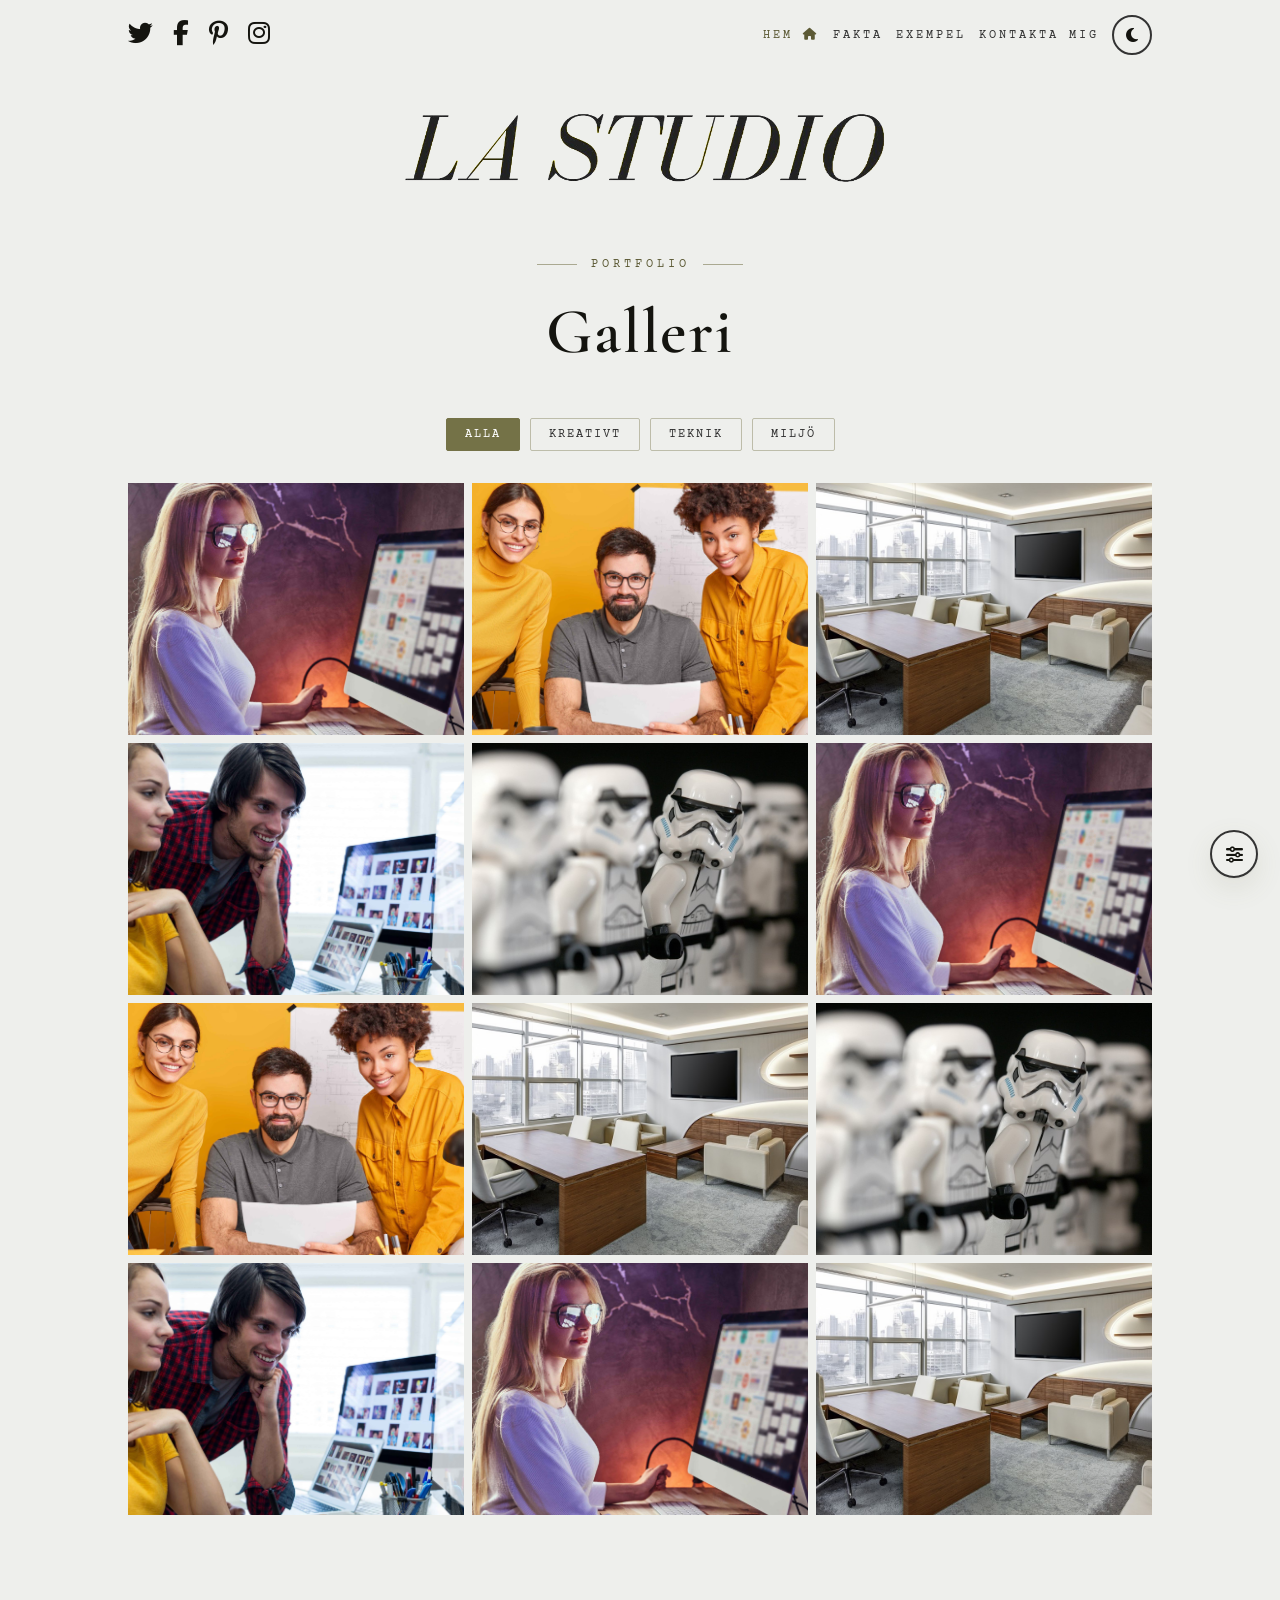
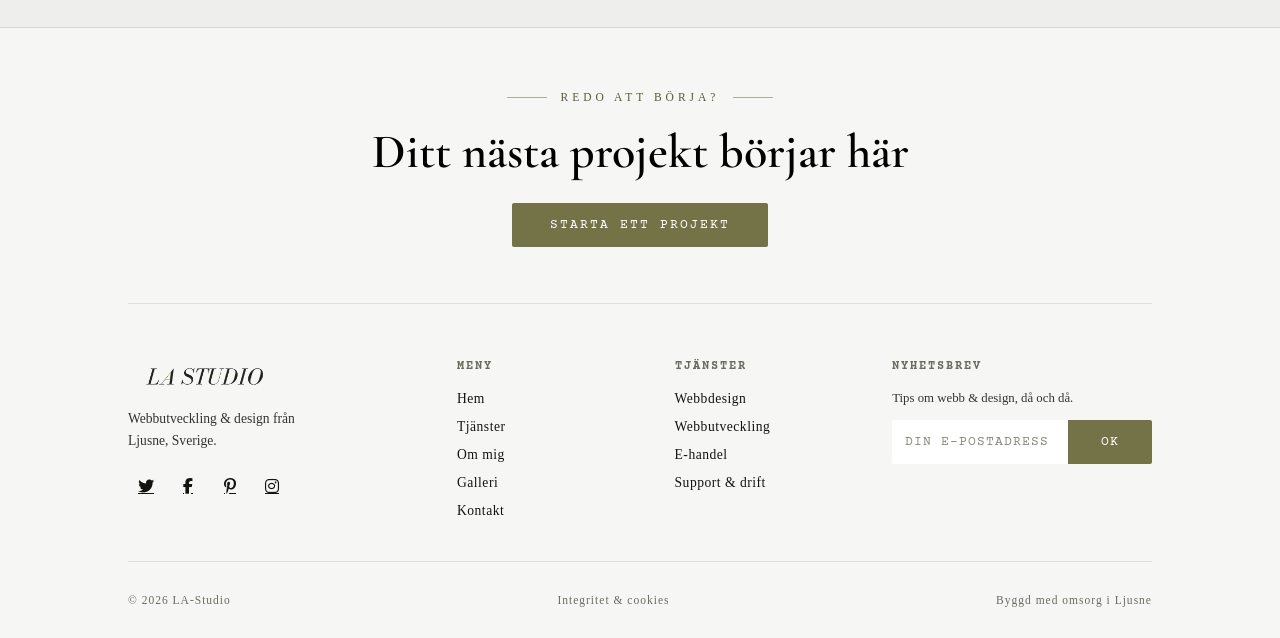
==== galleri.html @ f3ddced0 "bild" ====
<!DOCTYPE html>
<html lang="sv">
  <head>
    <meta charset="UTF-8" />
    <meta name="viewport" content="width=device-width, initial-scale=1.0" />
    <meta name="description" content="LA-Studio galleri — utvalda webbprojekt från Ljusne." />
    <title>Galleri — LA-Studio</title>

    <link rel="icon" type="image/svg+xml" href="img/favicon.svg" />
    <link rel="icon" type="image/png" sizes="32x32" href="img/favicon-32.png" />
    <link rel="apple-touch-icon" href="img/apple-touch-icon.png" />

    <script>
      (function () {
        try {
          var t = localStorage.getItem("theme");
          if (
            t === "dark" ||
            (!t && matchMedia("(prefers-color-scheme: dark)").matches)
          ) {
            document.documentElement.setAttribute("data-theme", "dark");
          }
          var p = localStorage.getItem("laljusne:perfMode");
          if (p !== "essential" && p !== "balanced" && p !== "cinematic") {
            p = matchMedia("(prefers-reduced-motion: reduce)").matches
              ? "essential"
              : "balanced";
            document.documentElement.setAttribute("data-perf-auto", "");
          }
          document.documentElement.setAttribute("data-perf", p);
        } catch (e) {
          document.documentElement.setAttribute("data-perf", "balanced");
        }
      })();
    </script>

    <link
      rel="stylesheet"
      href="https://cdnjs.cloudflare.com/ajax/libs/font-awesome/6.5.1/css/all.min.css"
    />
    <link rel="preconnect" href="https://fonts.googleapis.com" />
    <link rel="preconnect" href="https://fonts.gstatic.com" crossorigin />
    <link
      href="https://fonts.googleapis.com/css2?family=Cormorant+Garamond:ital,wght@0,400;0,500;0,600;0,700;1,500&family=Courier+Prime:ital,wght@0,400;0,700;1,400;1,700&family=Stick+No+Bills:wght@200;300;400;500;600;700;800&display=swap"
      rel="stylesheet"
    />
    <link rel="stylesheet" href="style.css" />
  </head>
  <body>
    <div class="preloader" id="preloader" aria-hidden="true">
      <span class="preloader-mark">LA</span>
    </div>
    <div class="cursor-ring" id="cursorRing" aria-hidden="true"></div>
    <div class="cursor-dot" id="cursorDot" aria-hidden="true"></div>

    <div class="container">
      <nav class="nav-container" aria-label="Huvudmeny">
        <ul class="left-side">
          <li><a href="#" aria-label="Twitter"><i class="fa-brands fa-twitter"></i></a></li>
          <li><a href="#" aria-label="Facebook"><i class="fa-brands fa-facebook-f"></i></a></li>
          <li><a href="#" aria-label="Pinterest"><i class="fa-brands fa-pinterest-p"></i></a></li>
          <li><a href="#" aria-label="Instagram"><i class="fa-brands fa-instagram"></i></a></li>
        </ul>

        <ul class="right-side">
          <li><a class="greenLinkText" href="index.html">Hem <i class="fa-solid fa-house"></i></a></li>
          <li><a href="index.html#vad-vi-gor">Fakta</a></li>
          <li><a href="index.html#portfolio">Exempel</a></li>
          <li><a href="index.html#kontakt">Kontakta mig</a></li>
          <li>
            <button class="theme-toggle" id="themeToggle" aria-label="Byt tema">
              <i class="fa-solid fa-moon"></i>
            </button>
          </li>
          <li>
            <button
              class="hamburger"
              id="hamburgerBtn"
              aria-label="Öppna menyn"
              aria-expanded="false"
              aria-controls="mobileMenu"
            >
              <i class="fa-solid fa-bars"></i>
            </button>
          </li>
        </ul>
      </nav>

      <main class="mainContainer gallery-page">
        <a href="index.html" aria-label="Till startsidan">
          <img
            id="headerbild"
            src="img/lagul2b.png"
            alt="LA Studio"
            width="1000"
            height="250"
          />
        </a>

        <header class="gallery-head" data-reveal>
          <p class="eyebrow">Portfolio</p>
          <h1 class="split-text" data-split>Galleri</h1>
        </header>

        <div class="gallery-filters" role="group" aria-label="Filtrera galleri">
          <button class="filter-btn is-active" data-filter="all">Alla</button>
          <button class="filter-btn" data-filter="kreativt">Kreativt</button>
          <button class="filter-btn" data-filter="teknik">Teknik</button>
          <button class="filter-btn" data-filter="miljo">Miljö</button>
        </div>

        <div class="gallery-grid">
          <button class="gallery-cell lightbox-trigger" data-cat="kreativt" data-caption="Aurora Studio — hero">
            <img src="img/karusell/gator1.jpg" alt="Aurora Studio hero" loading="lazy" />
          </button>
          <button class="gallery-cell lightbox-trigger" data-cat="teknik" data-caption="Fjärdens Fastigheter — objektsportal">
            <img src="img/karusell/guldator2.jpg" alt="Fjärdens Fastigheter portal" loading="lazy" />
          </button>
          <button class="gallery-cell lightbox-trigger" data-cat="miljo" data-caption="Nordvik Interiör — arbetsyta">
            <img src="img/karusell/kontortomt1.jpg" alt="Nordvik Interiör arbetsyta" loading="lazy" />
          </button>
          <button class="gallery-cell lightbox-trigger" data-cat="teknik" data-caption="Ljusne Larm — dashboard">
            <img src="img/karusell/guldator1.jpg" alt="Ljusne Larm dashboard" loading="lazy" />
          </button>
          <button class="gallery-cell lightbox-trigger" data-cat="miljo" data-caption="Kustväder — panel">
            <img src="img/karusell/storm1.jpg" alt="Kustväder panel" loading="lazy" />
          </button>
          <button class="gallery-cell lightbox-trigger" data-cat="kreativt" data-caption="Aurora Studio — kampanjsida">
            <img src="img/karusell/gator1.jpg" alt="Aurora Studio kampanj" loading="lazy" />
          </button>
          <button class="gallery-cell lightbox-trigger" data-cat="teknik" data-caption="Systemintegration & API">
            <img src="img/karusell/guldator2.jpg" alt="Systemintegration" loading="lazy" />
          </button>
          <button class="gallery-cell lightbox-trigger" data-cat="miljo" data-caption="Studio i Ljusne">
            <img src="img/karusell/kontortomt1.jpg" alt="Studio i Ljusne" loading="lazy" />
          </button>
          <button class="gallery-cell lightbox-trigger" data-cat="miljo" data-caption="Väderdata i realtid">
            <img src="img/karusell/storm1.jpg" alt="Väderdata" loading="lazy" />
          </button>
          <button class="gallery-cell lightbox-trigger" data-cat="teknik" data-caption="Kundportal & inloggning">
            <img src="img/karusell/guldator1.jpg" alt="Kundportal" loading="lazy" />
          </button>
          <button class="gallery-cell lightbox-trigger" data-cat="kreativt" data-caption="Varumärke & UX">
            <img src="img/karusell/gator1.jpg" alt="Varumärke och UX" loading="lazy" />
          </button>
          <button class="gallery-cell lightbox-trigger" data-cat="miljo" data-caption="Prototyp & skiss">
            <img src="img/karusell/kontortomt1.jpg" alt="Prototyp och skiss" loading="lazy" />
          </button>
        </div>
      </main>
    </div>

    <!-- FOOTER -->
    <footer class="footer">
      <div class="footer-inner">
        <div class="footer-cta">
          <p class="eyebrow">Redo att börja?</p>
          <h2 class="footer-cta-title">Ditt nästa projekt börjar här</h2>
          <a href="index.html#kontakt" class="footer-cta-btn">Starta ett projekt</a>
        </div>

        <div class="footer-main">
          <div class="footer-brand">
            <img src="img/lagul2b.png" alt="LA Studio" class="footer-logo" loading="lazy" />
            <p>Webbutveckling &amp; design från Ljusne, Sverige.</p>
            <div class="footer-social">
              <a href="#" aria-label="Twitter"><i class="fa-brands fa-twitter"></i></a>
              <a href="#" aria-label="Facebook"><i class="fa-brands fa-facebook-f"></i></a>
              <a href="#" aria-label="Pinterest"><i class="fa-brands fa-pinterest-p"></i></a>
              <a href="#" aria-label="Instagram"><i class="fa-brands fa-instagram"></i></a>
            </div>
          </div>

          <nav class="footer-col" aria-label="Meny">
            <h4>Meny</h4>
            <ul>
              <li><a href="index.html">Hem</a></li>
              <li><a href="index.html#tjanster">Tjänster</a></li>
              <li><a href="index.html#om-mig">Om mig</a></li>
              <li><a href="galleri.html">Galleri</a></li>
              <li><a href="index.html#kontakt">Kontakt</a></li>
            </ul>
          </nav>

          <div class="footer-col">
            <h4>Tjänster</h4>
            <ul>
              <li><a href="index.html#tjanster">Webbdesign</a></li>
              <li><a href="index.html#tjanster">Webbutveckling</a></li>
              <li><a href="index.html#tjanster">E-handel</a></li>
              <li><a href="index.html#tjanster">Support &amp; drift</a></li>
            </ul>
          </div>

          <div class="footer-col footer-col-news">
            <h4>Nyhetsbrev</h4>
            <p class="footer-news-lead">Tips om webb &amp; design, då och då.</p>
            <form id="newsletterForm" novalidate>
              <label class="sr-only" for="newsletter_field">Din e-postadress</label>
              <div id="search_wrapper">
                <input
                  type="email"
                  id="newsletter_field"
                  name="email"
                  placeholder="DIN E-POSTADRESS"
                  autocomplete="email"
                  required
                />
                <button id="newsletter_button" type="submit">OK</button>
              </div>
            </form>
          </div>
        </div>

        <div class="footer-bottom">
          <span>© 2026 LA-Studio</span>
          <a href="#">Integritet &amp; cookies</a>
          <span>Byggd med omsorg i Ljusne</span>
        </div>
      </div>
    </footer>

    <div class="menu-backdrop" id="menuBackdrop" hidden></div>
    <aside class="mobile-menu" id="mobileMenu" aria-hidden="true" aria-label="Mobilmeny">
      <button class="mobile-menu-close" id="mobileMenuClose" aria-label="Stäng menyn">
        <i class="fa-solid fa-xmark"></i>
      </button>
      <nav class="mobile-menu-links">
        <a href="index.html">Hem</a>
        <a href="index.html#tjanster">Tjänster</a>
        <a href="index.html#om-mig">Om mig</a>
        <a href="galleri.html">Galleri</a>
        <a href="index.html#kontakt">Kontakt</a>
      </nav>
      <div class="mobile-menu-social">
        <a href="#" aria-label="Twitter"><i class="fa-brands fa-twitter"></i></a>
        <a href="#" aria-label="Facebook"><i class="fa-brands fa-facebook-f"></i></a>
        <a href="#" aria-label="Pinterest"><i class="fa-brands fa-pinterest-p"></i></a>
        <a href="#" aria-label="Instagram"><i class="fa-brands fa-instagram"></i></a>
      </div>
    </aside>

    <div class="lightbox" id="lightbox" hidden aria-hidden="true" role="dialog" aria-label="Bildvisning">
      <button class="lightbox-close" id="lightboxClose" aria-label="Stäng">
        <i class="fa-solid fa-xmark"></i>
      </button>
      <button class="lightbox-nav lightbox-prev" id="lightboxPrev" aria-label="Föregående">
        <i class="fa-solid fa-chevron-left"></i>
      </button>
      <figure class="lightbox-figure">
        <img class="lightbox-img" id="lightboxImg" src="" alt="" />
        <figcaption class="lightbox-caption" id="lightboxCaption"></figcaption>
      </figure>
      <button class="lightbox-nav lightbox-next" id="lightboxNext" aria-label="Nästa">
        <i class="fa-solid fa-chevron-right"></i>
      </button>
    </div>

    <div class="perf-widget">
      <button
        class="perf-toggle"
        id="perfToggle"
        aria-label="Effektläge"
        aria-expanded="false"
        aria-controls="perfPopover"
      >
        <i class="fa-solid fa-sliders"></i>
      </button>
      <div class="perf-popover" id="perfPopover" hidden>
        <p class="perf-popover-title">Effektläge</p>
        <button class="perf-option" data-perf-option="essential">
          <span class="perf-option-name">Essential</span>
          <span class="perf-option-desc">Nästan inga effekter — snabbast</span>
        </button>
        <button class="perf-option" data-perf-option="balanced">
          <span class="perf-option-name">Balanced</span>
          <span class="perf-option-desc">Mjuka övergångar, låg belastning</span>
        </button>
        <button class="perf-option" data-perf-option="cinematic">
          <span class="perf-option-name">Cinematic</span>
          <span class="perf-option-desc">Alla effekter — kräver bra dator</span>
        </button>
      </div>
    </div>

    <div class="toast" id="toast" role="status" aria-live="polite" hidden></div>

    <script src="https://cdn.jsdelivr.net/npm/lenis@1.1.14/dist/lenis.min.js" defer></script>
    <script src="https://unpkg.com/lucide@latest" defer></script>
    <script src="app.js" defer></script>
  </body>
</html>
---- style.css ----
/* ============================================================
   LA-STUDIO — style.css
   Teman via CSS-variabler, effektlägen via html[data-perf]
   Breakpoints: 1200 / 1024 / 880 (hamburgare) / 768 / 480
   ============================================================ */

/* ===== THEME VARIABLES ===== */
:root {
  --bg-primary: #eeefec;
  --bg-nav: #eeefec;
  --surface-elevated: #f6f7f4;
  --text-primary: #14140f;
  --text-secondary: #333;
  --text-muted: #6b6b60;
  --accent: #747247;
  --accent-strong: #5c5a35; /* mörkare accent för liten text (WCAG) */
  --dot-bg: #bbb;
  --dot-active: #717171;
  --border-color: #14140f;
  --input-bg: white;
  --input-placeholder: #8a8a80;
  --icon-color: #14140f;
  --hover-light: rgb(167, 166, 166);
  --ljusne-bg: #c8b832;
  --ljusne-text: #1a1a1a;
  --transition-speed: 0.3s;

  /* Typsnitt — serif för rubriker, monospace för text/etiketter.
     Vill du tillbaka till helt monospace: sätt --font-display till var(--font-mono). */
  --font-display: "Cormorant Garamond", Georgia, serif;
  --font-mono: "Courier Prime", monospace;

  --spacing-xs: 0.5rem;
  --spacing-sm: 1rem;
  --spacing-md: 2rem;
  --spacing-lg: 3.5rem;

  /* Olivtonade skuggor — inte platt svart */
  --shadow-card: 0 1px 2px rgba(20, 20, 15, 0.05),
    0 10px 28px rgba(116, 114, 71, 0.12);
  --shadow-card-hover: 0 2px 4px rgba(20, 20, 15, 0.06),
    0 16px 40px rgba(116, 114, 71, 0.18);
  --shadow-popover: 0 2px 6px rgba(20, 20, 15, 0.08),
    0 18px 44px rgba(20, 20, 15, 0.16);
}

[data-theme="dark"] {
  --bg-primary: #121212;
  --bg-nav: #121212;
  --surface-elevated: #1e1e1e;
  --text-primary: #e0e0e0;
  --text-secondary: #b0b0b0;
  --text-muted: #8f8f88;
  --accent: #a89a5a;
  --accent-strong: #c0b46e;
  --dot-bg: #555;
  --dot-active: #aaa;
  --border-color: #e0e0e0;
  --input-bg: #2a2a2a;
  --input-placeholder: #777;
  --icon-color: #e0e0e0;
  --hover-light: #aaa;
  --ljusne-bg: #9a8c1f;
  --ljusne-text: #fff;

  /* Egna mörklägesskuggor — djupare, utan färgton */
  --shadow-card: 0 1px 2px rgba(0, 0, 0, 0.4), 0 10px 28px rgba(0, 0, 0, 0.45);
  --shadow-card-hover: 0 2px 4px rgba(0, 0, 0, 0.45),
    0 16px 40px rgba(0, 0, 0, 0.55);
  --shadow-popover: 0 2px 6px rgba(0, 0, 0, 0.5),
    0 18px 44px rgba(0, 0, 0, 0.6);
}

/* ===== BAS ===== */
* {
  padding: 0;
  margin: 0;
  box-sizing: border-box;
}

html {
  /* overflow-x på html OCH body — position:fixed-paneler klipps annars inte */
  overflow-x: hidden;
  scroll-behavior: smooth;
  scroll-padding-top: 80px; /* sticky nav ska inte täcka ankarmål */
}

body {
  overflow-x: hidden;
  background-color: var(--bg-primary);
  transition: background-color var(--transition-speed);
}

.sr-only {
  position: absolute;
  width: 1px;
  height: 1px;
  padding: 0;
  margin: -1px;
  overflow: hidden;
  clip: rect(0, 0, 0, 0);
  white-space: nowrap;
  border: 0;
}

:focus-visible {
  outline: 2px solid var(--accent);
  outline-offset: 3px;
}

.container {
  width: 100%;
  max-width: 80vw;
  margin: 0 auto;
  color: var(--text-primary);
  font-family: "Courier Prime", monospace;
  background-color: var(--bg-primary);
  transition: background-color var(--transition-speed),
    color var(--transition-speed);
}

img {
  vertical-align: middle;
  max-width: 100%;
}

/* ===== HEADER / LOGGA ===== */
#headerbild {
  height: auto;
  width: min(50vw, 620px);
  margin-top: 10px;
  transition: filter var(--transition-speed);
}

[data-theme="dark"] #headerbild,
[data-theme="dark"] .logoFooter {
  filter: brightness(0) invert(1) sepia(1) saturate(10000%) hue-rotate(0deg);
}

/* ===== NAV ===== */
.nav-container {
  background-color: var(--bg-nav);
  color: var(--text-muted);
  font-weight: 500;
  padding-top: 15px;
  padding-bottom: 15px;
  display: flex;
  justify-content: space-between;
  align-items: center;
  transition: background-color var(--transition-speed);
  position: sticky;
  top: 0;
  z-index: 1000;
}

.left-side,
.right-side {
  list-style-type: none;
  display: flex;
  align-items: center;
}

.left-side li a {
  display: block;
  font-size: 20px;
  color: var(--icon-color);
  transition: color var(--transition-speed);
}

.left-side .fa-brands {
  font-size: 25px;
  margin-right: 20px;
  color: var(--icon-color);
  transition: color var(--transition-speed);
}

.left-side li a:hover {
  color: var(--hover-light);
}

.right-side li a {
  text-decoration: none;
  display: block;
  font-size: 0.75rem;
  color: var(--text-secondary);
  padding-left: 13px;
  font-weight: 400;
  text-transform: uppercase;
  letter-spacing: 3px;
  transition: color var(--transition-speed);
}

.right-side li a:hover {
  color: var(--accent-strong);
}

.greenLinkText {
  color: var(--accent-strong) !important;
  font-weight: 700;
}

/* ===== TEMA-KNAPP + HAMBURGARE ===== */
.theme-toggle,
.hamburger {
  background: none;
  border: 2px solid var(--text-secondary);
  border-radius: 50%;
  width: 40px;
  height: 40px;
  cursor: pointer;
  display: flex;
  align-items: center;
  justify-content: center;
  margin-left: 13px;
  color: var(--text-primary);
  font-size: 16px;
  transition: border-color var(--transition-speed),
    color var(--transition-speed);
}

.theme-toggle:hover,
.hamburger:hover {
  border-color: var(--accent);
  color: var(--accent-strong);
}

.hamburger {
  display: none; /* visas ≤880px */
}

/* ===== MOBILMENY ===== */
.menu-backdrop {
  position: fixed;
  inset: 0;
  background: rgba(0, 0, 0, 0.45);
  z-index: 1500;
  opacity: 0;
  transition: opacity var(--transition-speed);
}

.menu-backdrop.is-open {
  opacity: 1;
}

.mobile-menu {
  position: fixed;
  top: 0;
  right: 0;
  height: 100vh;
  height: 100dvh; /* säkrare än bottom:0 om en förälder skulle skapa containing block */
  width: min(320px, 85vw);
  background: var(--bg-primary);
  color: var(--text-primary);
  font-family: "Courier Prime", monospace;
  z-index: 1600;
  transform: translateX(100%);
  transition: transform 0.35s ease;
  display: flex;
  flex-direction: column;
  padding: 24px;
  box-shadow: var(--shadow-popover);
  visibility: hidden;
}

.mobile-menu.is-open {
  transform: translateX(0);
  visibility: visible;
}

.mobile-menu-close {
  align-self: flex-end;
  background: none;
  border: 2px solid var(--text-secondary);
  border-radius: 50%;
  width: 44px;
  height: 44px;
  font-size: 18px;
  color: var(--text-primary);
  cursor: pointer;
  display: flex;
  align-items: center;
  justify-content: center;
  transition: border-color var(--transition-speed),
    color var(--transition-speed);
}

.mobile-menu-close:hover {
  border-color: var(--accent);
  color: var(--accent-strong);
}

.mobile-menu-links {
  display: flex;
  flex-direction: column;
  margin-top: 28px;
}

.mobile-menu-links a {
  color: var(--text-primary);
  text-decoration: none;
  text-transform: uppercase;
  letter-spacing: 3px;
  font-size: 0.9rem;
  padding: 14px 4px;
  border-bottom: 1px solid rgba(116, 114, 71, 0.25);
  transition: color var(--transition-speed);
}

.mobile-menu-links a:hover {
  color: var(--accent-strong);
}

.mobile-menu-social {
  margin-top: auto;
  display: flex;
  gap: 8px;
}

.mobile-menu-social a {
  color: var(--icon-color);
  font-size: 18px;
  width: 44px;
  height: 44px;
  display: flex;
  align-items: center;
  justify-content: center;
  transition: color var(--transition-speed);
}

.mobile-menu-social a:hover {
  color: var(--accent-strong);
}

body.menu-open {
  overflow: hidden;
}

/* ===== MAIN ===== */
.mainContainer {
  width: 100%;
  color: var(--text-primary);
  text-align: center;
  display: flex;
  flex-direction: column;
  align-items: center;
  justify-content: center;
  margin-left: auto;
  margin-right: auto;
  transition: color var(--transition-speed);
}

/* ===== EYEBROW — accentetikett med flankerande linjer ===== */
.eyebrow {
  display: inline-flex;
  align-items: center;
  gap: 0.85rem;
  text-transform: uppercase;
  letter-spacing: 4px;
  font-size: 0.72rem;
  color: var(--accent-strong);
  margin-bottom: 14px;
}

.eyebrow::before,
.eyebrow::after {
  content: "";
  width: clamp(1.5rem, 4vw, 2.5rem);
  height: 1px;
  background: var(--accent);
  opacity: 0.55;
}

/* ===== UNDERMENY (ämnen) ===== */
.menuDown {
  width: 100%;
  font-size: 15px;
  display: flex;
  flex-wrap: wrap;
  list-style: none;
  justify-content: center;
  align-items: center;
  margin-bottom: 27px;
  letter-spacing: 3px;
}

.menuDown a {
  text-decoration: none;
  color: var(--text-primary);
  padding: 15px;
  display: inline-block;
  text-transform: uppercase;
  transition: color var(--transition-speed);
}

.menuDown a:hover {
  color: var(--accent-strong);
}

/* ===== KARUSELL ===== */
.slideshow-container {
  width: 100%;
  position: relative;
  margin: 10px auto 0;
  overflow: hidden;
}

.mySlides {
  display: none;
  position: relative;
}

.mySlides.is-active {
  display: block;
  animation: fade 0.7s ease;
}

.mySlides img {
  width: 100%;
  display: block;
}

/* Gradientscrim istället för ruta bakom texten */
.mySlides::after {
  content: "";
  position: absolute;
  inset: 0;
  background: linear-gradient(
    180deg,
    rgba(0, 0, 0, 0) 45%,
    rgba(0, 0, 0, 0.55) 100%
  );
  pointer-events: none;
}

.slide-content {
  position: absolute;
  left: clamp(18px, 4vw, 56px);
  bottom: clamp(18px, 4vw, 48px);
  text-align: left;
  z-index: 2;
}

.slide-eyebrow {
  color: #f2f2f2;
  text-transform: uppercase;
  letter-spacing: 4px;
  font-size: clamp(0.6rem, 1vw, 0.75rem);
  opacity: 0.85;
  margin-bottom: 6px;
  text-shadow: 0 1px 2px rgba(0, 0, 0, 0.5);
}

.slide-title {
  color: #fff;
  font-size: clamp(1.4rem, 3.4vw, 3rem);
  font-weight: 700;
  letter-spacing: 2px;
  text-transform: uppercase;
  text-shadow: 0 1px 2px rgba(0, 0, 0, 0.4), 0 8px 28px rgba(0, 0, 0, 0.45);
  margin-bottom: 6px;
}

.slide-desc {
  color: #f2f2f2;
  font-size: clamp(0.72rem, 1.2vw, 0.95rem);
  letter-spacing: 0.5px;
  margin-bottom: 16px;
  max-width: 34ch;
  text-shadow: 0 1px 2px rgba(0, 0, 0, 0.5);
}

.buttonInPicture {
  display: inline-block;
  cursor: pointer;
  text-decoration: none;
  color: #fff;
  background-color: var(--accent);
  padding: 13px 26px;
  font-size: 0.8rem;
  letter-spacing: 2px;
  text-transform: uppercase;
  border-radius: 2px;
  transition: background-color var(--transition-speed),
    transform var(--transition-speed);
}

.buttonInPicture:hover {
  background-color: var(--accent-strong);
  transform: translateY(-2px);
}

.numbertext {
  color: #f2f2f2;
  font-size: 12px;
  letter-spacing: 2px;
  padding: 10px 14px;
  position: absolute;
  top: 0;
  right: 0;
  z-index: 2;
  text-shadow: 0 1px 2px rgba(0, 0, 0, 0.6);
}

.slide-arrow {
  position: absolute;
  top: 50%;
  transform: translateY(-50%);
  z-index: 3;
  width: 44px;
  height: 44px;
  border: none;
  border-radius: 50%;
  background: rgba(20, 20, 15, 0.45);
  color: #fff;
  font-size: 15px;
  cursor: pointer;
  display: flex;
  align-items: center;
  justify-content: center;
  opacity: 0;
  transition: opacity var(--transition-speed),
    background-color var(--transition-speed);
}

.slideshow-container:hover .slide-arrow,
.slide-arrow:focus-visible {
  opacity: 1;
}

/* pekskärm: pilarna alltid synliga */
@media (hover: none) {
  .slide-arrow {
    opacity: 1;
  }
}

.slide-arrow:hover {
  background: rgba(20, 20, 15, 0.75);
}

.slide-prev {
  left: 14px;
}

.slide-next {
  right: 14px;
}

.trecirklarunderkarusell {
  padding-top: 20px;
  display: flex;
  justify-content: center;
  gap: 6px;
}

.dot {
  height: 14px;
  width: 14px;
  padding: 0;
  border: none;
  background-color: var(--dot-bg);
  border-radius: 50%;
  display: inline-block;
  cursor: pointer;
  transition: background-color 0.4s ease, transform 0.4s ease;
}

.dot:hover {
  transform: scale(1.2);
}

.dot.active {
  background-color: var(--dot-active);
}

@keyframes fade {
  from {
    opacity: 0.55;
  }
  to {
    opacity: 1;
  }
}

/* ===== MITTSEKTION / KORT ===== */
.MiddleContainer {
  margin-top: 10px;
}

.MiddleHeading {
  font-size: clamp(1.5rem, 2.5vw, 2.4rem);
  font-weight: 600;
  margin-bottom: 25px;
  margin-top: 8px;
  letter-spacing: 0.12rem;
}

.middleTextHeadinAndText {
  max-width: min(50vw, 720px);
  margin-left: auto;
  margin-right: auto;
  margin-top: var(--spacing-lg);
}

.subtitleMiddel {
  line-height: 1.5;
  letter-spacing: 0.02rem;
  font-size: 1.15rem;
  margin: 0 0 3.5rem;
}

.card-container {
  display: flex;
  max-width: 100%;
  justify-content: center;
  align-items: stretch;
  gap: var(--spacing-sm);
}

.card {
  display: flex;
  flex-direction: column;
  justify-content: flex-start;
  align-items: center;
  padding: var(--spacing-sm) var(--spacing-md);
  border-radius: 4px;
  transition: transform var(--transition-speed),
    box-shadow var(--transition-speed),
    background-color var(--transition-speed);
}

.card:hover {
  transform: translateY(-3px);
  background-color: var(--surface-elevated);
  box-shadow: var(--shadow-card);
}

/* Lucide line-ikoner (SVG) */
.card .icon {
  width: clamp(46px, 5vw, 66px);
  height: clamp(46px, 5vw, 66px);
  margin: 20px;
  color: var(--accent);
  stroke-width: 1.5;
  transition: color var(--transition-speed), transform var(--transition-speed);
}

.card:hover .icon {
  color: var(--accent-strong);
  transform: translateY(-2px);
}

.threeColumHeading {
  font-weight: 500;
  font-size: clamp(1.05rem, 1.7vw, 1.55rem);
  margin-bottom: 20px;
}

.secondary-text {
  border-bottom: 2px solid var(--border-color);
  margin-bottom: 30px;
  padding-bottom: 10px;
  letter-spacing: 0.12rem;
  transition: border-color var(--transition-speed);
}

/* ===== VIDEO ===== */
.film {
  width: 80vw;
  max-width: 100%;
  margin-top: 20px;
  margin-bottom: 20px;
  border-radius: 2px;
  box-shadow: var(--shadow-card);
}

/* ===== TEXTSEKTION ===== */
.smallText {
  max-width: min(55vw, 760px);
}

.smallText h2 {
  font-size: clamp(1.4rem, 2.5vw, 2.3rem);
  margin-top: 10px;
  margin-bottom: 14px;
}

.smallText p {
  margin-bottom: 25px;
  letter-spacing: 0.02rem;
  line-height: 1.7;
  font-size: 1.15rem;
}

/* ===== FOTOVÄGG ===== */
.galleri-section {
  display: flex;
  flex-direction: column;
  align-items: center;
  margin-top: var(--spacing-md);
}

.photo-wall {
  display: grid;
  grid-template-columns: 1fr 1fr 1fr;
  grid-template-rows: 2fr 2fr 0.55fr 1.45fr;
  grid-template-areas:
    "left1 big  big"
    "left2 big  big"
    "left3 ljusne ljusne"
    "left3 bot1   bot2";
  gap: 4px;
  width: 60vw;
  height: 42vw;
  margin-top: 10px;
  margin-bottom: 10px;
}

.photo-wall-item {
  overflow: hidden;
  position: relative;
  border: none;
  padding: 0;
  background: none;
  font: inherit;
  color: inherit;
}

.lightbox-trigger {
  cursor: pointer;
}

/* liten zoom-ikon vid hover på klickbara bilder */
.lightbox-trigger::after {
  content: "\f00e"; /* fa magnifying-glass-plus */
  font-family: "Font Awesome 6 Free";
  font-weight: 900;
  position: absolute;
  top: 10px;
  right: 10px;
  width: 30px;
  height: 30px;
  display: flex;
  align-items: center;
  justify-content: center;
  border-radius: 50%;
  background: rgba(20, 20, 15, 0.55);
  color: #fff;
  font-size: 12px;
  opacity: 0;
  transform: scale(0.8);
  transition: opacity var(--transition-speed), transform var(--transition-speed);
  pointer-events: none;
}

.lightbox-trigger:hover::after,
.lightbox-trigger:focus-visible::after {
  opacity: 1;
  transform: scale(1);
}

.photo-wall-item img {
  width: 100%;
  height: 100%;
  object-fit: cover;
  display: block;
  transition: transform 0.4s ease;
}

.photo-wall-item:hover img {
  transform: scale(1.05);
}

.pw-left1 { grid-area: left1; }
.pw-left2 { grid-area: left2; }
.pw-left3 { grid-area: left3; }
.pw-big   { grid-area: big; }
.pw-ljusne { grid-area: ljusne; }
.pw-bot1 { grid-area: bot1; }
.pw-bot2 { grid-area: bot2; }

.pw-ljusne {
  background-color: var(--ljusne-bg);
  display: flex;
  align-items: center;
  justify-content: center;
  transition: background-color var(--transition-speed);
}

.pw-ljusne span {
  font-family: "Stick No Bills", sans-serif;
  font-size: clamp(1rem, 2.5vw, 2.2rem);
  font-weight: 700;
  letter-spacing: clamp(0.4rem, 1.2vw, 1.1rem);
  color: var(--ljusne-text);
  text-transform: uppercase;
  transition: color var(--transition-speed);
}

.viewGalleryLink {
  margin-top: 20px;
  margin-bottom: 20px;
  padding-bottom: 8px;
  text-decoration: none;
  letter-spacing: 3px;
  font-size: 0.85rem;
  color: var(--text-primary);
  border-bottom: 1px solid var(--border-color);
  transition: color var(--transition-speed),
    border-color var(--transition-speed);
}

.viewGalleryLink:hover {
  color: var(--accent-strong);
  border-color: var(--accent);
}

.logoFooter {
  height: 60px;
  width: auto;
  margin-top: 50px;
  margin-bottom: 20px;
  transition: filter var(--transition-speed);
}

/* ===== FOOTER ===== */
.footer {
  display: flex;
  justify-content: center;
  width: 100%;
  padding: 0;
}

.footer .section-container {
  display: grid;
  grid-template-columns: auto auto minmax(0, 1fr) minmax(260px, 420px);
  gap: var(--spacing-md);
  align-items: start;
  width: 100%;
  padding: var(--spacing-md) 0 var(--spacing-lg);
}

.footer .col ul {
  list-style-type: none;
  padding: 0;
  text-align: left;
  line-height: 2.5;
}

.footer .col a {
  color: var(--text-primary);
  text-decoration: none;
  font-weight: 400;
  letter-spacing: 0.2rem;
  font-size: 0.77rem;
  transition: color var(--transition-speed);
}

.footer .col a:hover {
  color: var(--accent-strong);
}

.col-newsletter {
  justify-self: end;
  width: 100%;
}

#search_wrapper {
  width: 100%;
  height: 44px;
  position: relative;
}

#newsletter_field {
  height: 44px;
  width: 100%;
  background-color: var(--input-bg);
  border: 1px solid transparent;
  border-radius: 2px;
  padding-left: 12px;
  padding-right: 90px;
  font-family: "Courier Prime", monospace;
  font-size: 0.8rem;
  letter-spacing: 1px;
  color: var(--text-primary);
  transition: background-color var(--transition-speed),
    color var(--transition-speed), border-color var(--transition-speed);
}

#newsletter_field:focus {
  outline: none;
  border-color: var(--accent);
}

#newsletter_field::placeholder {
  color: var(--input-placeholder);
}

#newsletter_button {
  position: absolute;
  top: 0;
  right: 0;
  width: 84px;
  height: 44px;
  background-color: var(--accent);
  color: white;
  border: none;
  border-radius: 0 2px 2px 0;
  font-family: "Courier Prime", monospace;
  letter-spacing: 1px;
  cursor: pointer;
  transition: background-color var(--transition-speed);
}

#newsletter_button:hover {
  background-color: var(--accent-strong);
}

.right-side-footer {
  margin-top: 40px;
  display: flex;
  align-items: center;
  justify-content: flex-end;
  flex-wrap: wrap;
  gap: 10px;
}

.textBeforeIconsFooter {
  font-size: 10px;
  letter-spacing: 1px;
  text-decoration: none;
  color: var(--text-secondary);
  transition: color var(--transition-speed);
}

.textBeforeIconsFooter:hover {
  color: var(--accent-strong);
}

.footer-divider {
  color: var(--text-muted);
  font-size: 10px;
}

.footer-social {
  display: flex;
  gap: 4px;
  margin-left: 18px;
}

.footer-social a {
  color: var(--icon-color);
  font-size: 15px;
  width: 34px;
  height: 34px;
  display: flex;
  align-items: center;
  justify-content: center;
  transition: color var(--transition-speed);
}

.footer-social a:hover {
  color: var(--accent-strong);
}

/* ===== EFFEKTVÄLJARE ===== */
.perf-widget {
  position: fixed;
  right: 22px;
  bottom: 22px;
  z-index: 1400; /* under mobilmenyn (1600) och backdropen (1500) */
  font-family: "Courier Prime", monospace;
}

.perf-toggle {
  width: 48px;
  height: 48px;
  border-radius: 50%;
  border: 2px solid var(--text-secondary);
  background: var(--bg-primary);
  color: var(--text-primary);
  font-size: 17px;
  cursor: pointer;
  display: flex;
  align-items: center;
  justify-content: center;
  box-shadow: var(--shadow-card);
  transition: border-color var(--transition-speed),
    color var(--transition-speed), background-color var(--transition-speed);
}

.perf-toggle:hover {
  border-color: var(--accent);
  color: var(--accent-strong);
}

.perf-popover {
  position: absolute;
  right: 0;
  bottom: 60px;
  width: 250px;
  background: var(--surface-elevated);
  color: var(--text-primary);
  border-radius: 4px;
  box-shadow: var(--shadow-popover);
  padding: 14px;
  text-align: left;
}

.perf-popover-title {
  text-transform: uppercase;
  letter-spacing: 3px;
  font-size: 0.68rem;
  color: var(--text-muted);
  margin-bottom: 10px;
}

.perf-option {
  display: block;
  width: 100%;
  text-align: left;
  background: none;
  border: 1px solid transparent;
  border-radius: 3px;
  padding: 9px 10px;
  cursor: pointer;
  font-family: inherit;
  color: var(--text-primary);
  transition: border-color var(--transition-speed),
    background-color var(--transition-speed);
}

.perf-option:hover {
  background: rgba(116, 114, 71, 0.12);
}

.perf-option.is-selected {
  border-color: var(--accent);
}

.perf-option-name {
  display: block;
  font-weight: 700;
  font-size: 0.85rem;
  letter-spacing: 1px;
}

.perf-option-name::after {
  content: "";
}

.perf-option.is-selected .perf-option-name::after {
  content: " ✓";
  color: var(--accent-strong);
}

.perf-option-desc {
  display: block;
  font-size: 0.7rem;
  color: var(--text-muted);
  margin-top: 2px;
}

/* ===== TOAST ===== */
.toast {
  position: fixed;
  left: 50%;
  bottom: 26px;
  transform: translateX(-50%) translateY(8px);
  background: var(--text-primary);
  color: var(--bg-primary);
  font-family: "Courier Prime", monospace;
  font-size: 0.8rem;
  letter-spacing: 1px;
  padding: 13px 20px;
  border-radius: 3px;
  box-shadow: var(--shadow-popover);
  z-index: 2100;
  opacity: 0;
  transition: opacity var(--transition-speed), transform var(--transition-speed);
  max-width: min(90vw, 480px);
  text-align: center;
}

.toast.is-visible {
  opacity: 1;
  transform: translateX(-50%) translateY(0);
}

.toast button {
  background: none;
  border: 1px solid var(--bg-primary);
  border-radius: 2px;
  color: var(--bg-primary);
  font-family: inherit;
  font-size: 0.72rem;
  letter-spacing: 1px;
  padding: 5px 10px;
  margin-left: 10px;
  cursor: pointer;
}

/* ===== SCROLL-REVEALS ===== */
/* Döljs bara när JS är igång (data-reveal-init) och läget inte är Essential */
html[data-reveal-init]:not([data-perf="essential"]) [data-reveal] {
  opacity: 0;
  transform: translateY(24px);
  transition: opacity 0.7s ease, transform 0.7s ease;
}

html[data-reveal-init]:not([data-perf="essential"]) [data-reveal].is-revealed {
  opacity: 1;
  transform: translateY(0);
}

@media (prefers-reduced-motion: reduce) {
  [data-reveal] {
    opacity: 1 !important;
    transform: none !important;
    transition: none !important;
  }
  html {
    scroll-behavior: auto;
  }
}

/* ===== EFFEKTLÄGE: ESSENTIAL — släck allt dyrt ===== */
html[data-perf="essential"] * {
  transition-duration: 0.01ms !important;
  animation-duration: 0.01ms !important;
}

html[data-perf="essential"] .photo-wall-item:hover img,
html[data-perf="essential"] .card:hover,
html[data-perf="essential"] .buttonInPicture:hover,
html[data-perf="essential"] .dot:hover {
  transform: none;
}

html[data-perf="essential"] .card:hover {
  box-shadow: none;
  background: none;
}

html[data-perf="essential"] {
  scroll-behavior: auto;
}

/* ===== RESPONSIVT ===== */
@media (max-width: 1200px) {
  .container {
    max-width: 88vw;
  }

  .middleTextHeadinAndText {
    max-width: 60vw;
  }

  .smallText {
    max-width: 66vw;
  }

  .photo-wall {
    width: 74vw;
    height: 52vw;
  }
}

@media (max-width: 1024px) {
  .right-side li a {
    padding-left: 10px;
    letter-spacing: 2px;
  }

  .left-side .fa-brands {
    margin-right: 14px;
  }
}

/* Hamburgare tar över */
@media (max-width: 880px) {
  .right-side li:not(:nth-last-child(-n + 2)) {
    display: none; /* länkarna göms — bara tema + hamburgare kvar */
  }

  .hamburger {
    display: flex;
  }

  .left-side .fa-brands {
    font-size: 20px;
    margin-right: 12px;
  }
}

@media (max-width: 768px) {
  .container {
    max-width: 100%;
    padding-left: 18px;
    padding-right: 18px;
  }

  #headerbild {
    width: min(72vw, 420px);
  }

  .menuDown {
    letter-spacing: 2px;
    font-size: 12px;
    margin-bottom: 16px;
  }

  .menuDown a {
    padding: 10px 12px;
  }

  .middleTextHeadinAndText {
    max-width: 100%;
  }

  .smallText {
    max-width: 100%;
  }

  .card-container {
    display: grid;
    grid-template-columns: 1fr 1fr;
    gap: var(--spacing-xs);
  }

  .card {
    padding: var(--spacing-sm);
  }

  .card .icon {
    width: 52px;
    height: 52px;
    margin: 12px;
  }

  .field-row {
    flex-direction: column;
    gap: 0;
  }

  .gallery-grid {
    grid-template-columns: 1fr 1fr;
  }

  .lightbox-nav {
    width: 44px;
    height: 44px;
  }

  .lightbox-prev {
    left: 10px;
  }

  .lightbox-next {
    right: 10px;
  }

  .secondary-text {
    margin-bottom: 12px;
  }

  .film {
    width: 100%;
  }

  .photo-wall {
    width: 100%;
    height: 74vw;
  }

  .footer .section-container {
    grid-template-columns: 1fr 1fr 1fr;
    gap: var(--spacing-sm);
  }

  .col-newsletter {
    grid-column: 1 / -1;
    justify-self: stretch;
    margin-top: var(--spacing-sm);
  }

  .right-side-footer {
    justify-content: center;
    margin-top: 24px;
  }

  .footer-social {
    margin-left: 0;
  }

  .footer .col ul {
    text-align: center;
  }

  .perf-widget {
    right: 16px;
    bottom: 16px;
  }
}

@media (max-width: 480px) {
  .left-side li:nth-child(n + 3) {
    display: none; /* max två sociala ikoner i trång nav */
  }

  .numbertext {
    display: none;
  }

  .slide-title {
    font-size: 1.25rem;
  }

  .buttonInPicture {
    padding: 11px 18px;
    font-size: 0.7rem;
  }

  .slide-arrow {
    width: 40px;
    height: 40px;
  }

  .footer .section-container {
    grid-template-columns: 1fr;
  }

  .footer .col ul {
    line-height: 2.2;
  }

  .gallery-grid {
    grid-template-columns: 1fr;
  }
}

/* ===== TEKNIK-MARQUEE ===== */
.tech-marquee {
  width: 100%;
  overflow: hidden;
  margin: var(--spacing-md) 0;
  padding: 18px 0;
  border-top: 1px solid rgba(116, 114, 71, 0.22);
  border-bottom: 1px solid rgba(116, 114, 71, 0.22);
  -webkit-mask-image: linear-gradient(
    90deg,
    transparent,
    #000 12%,
    #000 88%,
    transparent
  );
  mask-image: linear-gradient(
    90deg,
    transparent,
    #000 12%,
    #000 88%,
    transparent
  );
}

.marquee-track {
  display: flex;
  align-items: center;
  gap: 3.2rem;
  width: max-content;
  animation: marquee 34s linear infinite;
}

.tech-marquee:hover .marquee-track {
  animation-play-state: paused;
}

.marquee-item {
  display: inline-flex;
  align-items: center;
  gap: 0.6rem;
  font-size: 0.95rem;
  letter-spacing: 1px;
  color: var(--text-muted);
  white-space: nowrap;
  transition: color var(--transition-speed);
}

.marquee-item i {
  font-size: 1.5rem;
  color: var(--accent);
}

.marquee-item:hover {
  color: var(--text-primary);
}

@keyframes marquee {
  from {
    transform: translateX(0);
  }
  to {
    transform: translateX(-50%);
  }
}

/* Essential + reduced motion: stå still, centrera */
html[data-perf="essential"] .marquee-track,
html[data-perf="essential"] .tech-marquee:hover .marquee-track {
  animation: none;
  width: 100%;
  justify-content: center;
  flex-wrap: wrap;
  gap: 1.4rem 2.4rem;
}

@media (prefers-reduced-motion: reduce) {
  .marquee-track {
    animation: none;
    width: 100%;
    justify-content: center;
    flex-wrap: wrap;
    gap: 1.4rem 2.4rem;
  }
}

/* ===== SPLIT-TEXT (skrivmaskinsreveal) ===== */
.split-text .char {
  display: inline-block;
  opacity: 0;
  transform: translateY(0.35em);
  transition: opacity 0.4s ease, transform 0.4s ease;
}

.split-text.is-revealed .char {
  opacity: 1;
  transform: none;
}

@media (prefers-reduced-motion: reduce) {
  .split-text .char {
    opacity: 1 !important;
    transform: none !important;
  }
}

/* ===== KONTAKTFORMULÄR ===== */
.contact-section {
  width: min(620px, 100%);
  margin: var(--spacing-lg) auto 0;
  display: flex;
  flex-direction: column;
  align-items: center;
}

.contact-lead {
  color: var(--text-secondary);
  font-size: 1.05rem;
  line-height: 1.6;
  margin-bottom: var(--spacing-md);
  max-width: 46ch;
}

.contact-form {
  width: 100%;
  text-align: left;
}

.field-row {
  display: flex;
  gap: var(--spacing-sm);
}

.field {
  flex: 1;
  margin-bottom: var(--spacing-sm);
  display: flex;
  flex-direction: column;
}

.field label {
  font-size: 0.7rem;
  text-transform: uppercase;
  letter-spacing: 2px;
  color: var(--text-muted);
  margin-bottom: 6px;
}

.contact-form input,
.contact-form textarea {
  font-family: "Courier Prime", monospace;
  font-size: 0.95rem;
  color: var(--text-primary);
  background: var(--input-bg);
  border: 1px solid rgba(116, 114, 71, 0.35);
  border-radius: 2px;
  padding: 12px 14px;
  width: 100%;
  transition: border-color var(--transition-speed),
    background-color var(--transition-speed);
}

.contact-form input:focus,
.contact-form textarea:focus {
  outline: none;
  border-color: var(--accent);
}

.contact-form textarea {
  resize: vertical;
  min-height: 110px;
}

.contact-submit {
  margin-top: var(--spacing-xs);
  background: var(--accent);
  color: #fff;
  border: none;
  border-radius: 2px;
  font-family: "Courier Prime", monospace;
  font-size: 0.85rem;
  letter-spacing: 2px;
  text-transform: uppercase;
  padding: 14px 34px;
  cursor: pointer;
  transition: background-color var(--transition-speed),
    transform var(--transition-speed);
}

.contact-submit:hover {
  background: var(--accent-strong);
  transform: translateY(-2px);
}

/* ===== LIGHTBOX ===== */
.lightbox {
  position: fixed;
  inset: 0;
  z-index: 1800;
  background: rgba(10, 10, 8, 0.92);
  display: flex;
  align-items: center;
  justify-content: center;
  opacity: 0;
  transition: opacity var(--transition-speed);
}

/* Utan detta överkör display:flex attributet [hidden] → osynlig
   fullskärmsoverlay som fångar ALLA klick på sidan. */
.lightbox[hidden] {
  display: none;
}

.lightbox.is-open {
  opacity: 1;
}

.lightbox-figure {
  margin: 0;
  max-width: 86vw;
  max-height: 84vh;
  display: flex;
  flex-direction: column;
  align-items: center;
}

.lightbox-img {
  max-width: 86vw;
  max-height: 76vh;
  object-fit: contain;
  border-radius: 2px;
  box-shadow: 0 20px 60px rgba(0, 0, 0, 0.6);
}

.lightbox-caption {
  color: #eee;
  font-family: "Courier Prime", monospace;
  font-size: 0.85rem;
  letter-spacing: 1px;
  margin-top: 16px;
  text-align: center;
}

.lightbox-close,
.lightbox-nav {
  position: fixed;
  background: rgba(255, 255, 255, 0.12);
  border: none;
  color: #fff;
  width: 52px;
  height: 52px;
  border-radius: 50%;
  font-size: 20px;
  cursor: pointer;
  display: flex;
  align-items: center;
  justify-content: center;
  transition: background-color var(--transition-speed);
}

.lightbox-close:hover,
.lightbox-nav:hover {
  background: rgba(255, 255, 255, 0.25);
}

.lightbox-close {
  top: 22px;
  right: 22px;
}

.lightbox-prev {
  left: 22px;
  top: 50%;
  transform: translateY(-50%);
}

.lightbox-next {
  right: 22px;
  top: 50%;
  transform: translateY(-50%);
}

/* ===== GALLERISIDA ===== */
.gallery-page {
  min-height: 60vh;
  padding-bottom: var(--spacing-lg);
}

.gallery-head {
  text-align: center;
  margin: var(--spacing-md) 0 var(--spacing-sm);
}

.gallery-head h1 {
  font-size: clamp(1.8rem, 3.5vw, 3rem);
  letter-spacing: 0.12rem;
  margin-top: 8px;
}

.gallery-filters {
  display: flex;
  justify-content: center;
  flex-wrap: wrap;
  gap: 10px;
  margin: var(--spacing-md) 0;
}

.filter-btn {
  font-family: "Courier Prime", monospace;
  font-size: 0.72rem;
  letter-spacing: 2px;
  text-transform: uppercase;
  background: none;
  border: 1px solid rgba(116, 114, 71, 0.4);
  color: var(--text-secondary);
  border-radius: 2px;
  padding: 9px 18px;
  cursor: pointer;
  transition: border-color var(--transition-speed),
    color var(--transition-speed), background-color var(--transition-speed);
}

.filter-btn:hover {
  border-color: var(--accent);
  color: var(--accent-strong);
}

.filter-btn.is-active {
  background: var(--accent);
  border-color: var(--accent);
  color: #fff;
}

.gallery-grid {
  display: grid;
  grid-template-columns: repeat(3, 1fr);
  gap: 8px;
}

.gallery-cell {
  overflow: hidden;
  position: relative;
  border: none;
  padding: 0;
  background: none;
  aspect-ratio: 4 / 3;
  cursor: pointer;
}

.gallery-cell img {
  width: 100%;
  height: 100%;
  object-fit: cover;
  display: block;
  transition: transform 0.4s ease;
}

.gallery-cell:hover img {
  transform: scale(1.05);
}

.gallery-cell.is-hidden {
  display: none;
}

/* Essential: ingen zoom */
html[data-perf="essential"] .gallery-cell:hover img,
html[data-perf="essential"] .contact-submit:hover,
html[data-perf="essential"] .card:hover .icon {
  transform: none;
}

/* ============================================================
   PREMIUM-PAKET 2 — serif-rubriker, hero, stats, om mig,
   omdömen, ny footer, preloader, cursor, polish
   ============================================================ */

/* ===== SERIF-DISPLAY PÅ RUBRIKER ===== */
.MiddleHeading,
.smallText h2,
.gallery-head h1,
.contact-section h2,
.about-heading,
.testimonials-heading,
.slide-title,
.hero-tagline,
.stat-number,
.footer-cta-title {
  font-family: var(--font-display);
}

/* Cormorant är en lätt serif — större grad + tightare radavstånd */
.MiddleHeading {
  font-size: clamp(2rem, 3.6vw, 3.4rem);
  font-weight: 600;
  line-height: 1.1;
  letter-spacing: 0.01em;
}

.smallText h2,
.contact-section h2,
.about-heading,
.testimonials-heading {
  font-size: clamp(1.9rem, 3.4vw, 3rem);
  font-weight: 600;
  line-height: 1.12;
}

.gallery-head h1 {
  font-size: clamp(2.4rem, 5vw, 4rem);
  font-weight: 600;
}

.slide-title {
  font-size: clamp(1.8rem, 4vw, 3.6rem);
  font-weight: 600;
  letter-spacing: 0.5px;
  text-transform: none;
}

/* ===== HERO-TAGLINE ===== */
.hero-tagline {
  font-size: clamp(1.35rem, 3vw, 2.4rem);
  font-weight: 500;
  line-height: 1.3;
  color: var(--text-primary);
  max-width: 20ch;
  margin: 6px auto 26px;
}

.hero-tagline em {
  font-style: italic;
  color: var(--accent-strong);
}

/* ===== STATISTIK ===== */
.stats-section {
  width: 100%;
  display: grid;
  grid-template-columns: repeat(4, 1fr);
  gap: var(--spacing-md);
  margin: var(--spacing-lg) 0;
  padding: var(--spacing-md) 0;
  border-top: 1px solid rgba(116, 114, 71, 0.22);
  border-bottom: 1px solid rgba(116, 114, 71, 0.22);
}

.stat {
  text-align: center;
}

.stat-number {
  display: block;
  font-size: clamp(2.6rem, 5vw, 4.2rem);
  font-weight: 600;
  line-height: 1;
  color: var(--accent-strong);
}

.stat-label {
  margin-top: 8px;
  font-size: 0.72rem;
  letter-spacing: 2px;
  text-transform: uppercase;
  color: var(--text-muted);
}

/* ===== OM MIG ===== */
.about-section {
  width: 100%;
  display: grid;
  grid-template-columns: minmax(220px, 340px) 1fr;
  gap: var(--spacing-lg);
  align-items: center;
  margin: var(--spacing-lg) 0;
  text-align: left;
}

.about-portrait {
  aspect-ratio: 1 / 1; /* källbilden är kvadratisk (280×280) — undvik upscale/crop */
  border-radius: 4px;
  background: linear-gradient(150deg, #8a8757 0%, #5f5d38 100%);
  display: flex;
  align-items: center;
  justify-content: center;
  box-shadow: var(--shadow-card);
  overflow: hidden;
}

.about-portrait img {
  width: 100%;
  height: 100%;
  object-fit: cover;
}

.portrait-mono {
  font-family: var(--font-display);
  font-style: italic;
  font-weight: 700;
  font-size: clamp(3rem, 8vw, 6rem);
  color: #eae05a;
  letter-spacing: -2px;
}

.about-text p {
  line-height: 1.7;
  font-size: 1.05rem;
  margin-bottom: 1rem;
  color: var(--text-secondary);
}

.about-sign {
  font-family: var(--font-display);
  font-style: italic;
  font-size: 1.3rem;
  color: var(--text-primary);
}

/* ===== OMDÖMEN ===== */
.testimonials {
  width: 100%;
  margin: var(--spacing-lg) 0;
  display: flex;
  flex-direction: column;
  align-items: center;
}

.testimonial-grid {
  display: grid;
  grid-template-columns: repeat(3, 1fr);
  gap: var(--spacing-md);
  width: 100%;
  margin-top: var(--spacing-md);
}

.testimonial {
  text-align: left;
  padding: var(--spacing-md);
  border-radius: 4px;
  background: var(--surface-elevated);
  box-shadow: var(--shadow-card);
  position: relative;
}

.testimonial::before {
  content: "\201C";
  font-family: var(--font-display);
  font-size: 4rem;
  line-height: 1;
  color: var(--accent);
  opacity: 0.35;
  position: absolute;
  top: 6px;
  left: 14px;
}

.testimonial-quote {
  font-family: var(--font-display);
  font-size: 1.25rem;
  line-height: 1.45;
  color: var(--text-primary);
  margin: 12px 0 18px;
  position: relative;
}

.testimonial-author {
  display: flex;
  flex-direction: column;
}

.t-name {
  font-weight: 700;
  letter-spacing: 1px;
  font-size: 0.85rem;
}

.t-role {
  font-size: 0.72rem;
  letter-spacing: 1px;
  text-transform: uppercase;
  color: var(--text-muted);
  margin-top: 2px;
}

/* ===== NY FOOTER ===== */
.footer {
  display: block;
  width: 100%;
  margin-top: var(--spacing-lg);
  padding: 0;
  background: var(--surface-elevated);
  border-top: 1px solid rgba(116, 114, 71, 0.22);
  transition: background-color var(--transition-speed);
}

.footer-inner {
  max-width: 80vw;
  margin: 0 auto;
  padding: var(--spacing-lg) 0 var(--spacing-md);
}

.footer-cta {
  text-align: center;
  padding-bottom: var(--spacing-lg);
  border-bottom: 1px solid rgba(116, 114, 71, 0.18);
}

.footer-cta-title {
  font-size: clamp(1.8rem, 4vw, 3rem);
  font-weight: 600;
  margin: 6px 0 22px;
}

.footer-cta-btn {
  display: inline-block;
  background: var(--accent);
  color: #fff;
  text-decoration: none;
  font-family: var(--font-mono);
  font-size: 0.82rem;
  letter-spacing: 2px;
  text-transform: uppercase;
  padding: 15px 38px;
  border-radius: 2px;
  transition: background-color var(--transition-speed),
    transform var(--transition-speed);
}

.footer-cta-btn:hover {
  background: var(--accent-strong);
  transform: translateY(-2px);
}

.footer-main {
  display: grid;
  grid-template-columns: 1.6fr 1fr 1fr 1.4fr;
  gap: var(--spacing-md);
  padding: var(--spacing-lg) 0 var(--spacing-md);
  text-align: left;
}

.footer-logo {
  height: 34px;
  width: auto;
  margin-bottom: 14px;
  transition: filter var(--transition-speed);
}

[data-theme="dark"] .footer-logo {
  filter: brightness(0) invert(1) sepia(1) saturate(10000%) hue-rotate(0deg);
}

.footer-brand p {
  font-size: 0.85rem;
  line-height: 1.6;
  color: var(--text-secondary);
  max-width: 30ch;
  margin-bottom: 16px;
}

.footer-brand .footer-social {
  display: flex;
  gap: 6px;
  margin: 0;
}

.footer-brand .footer-social a {
  color: var(--icon-color);
  font-size: 16px;
  width: 36px;
  height: 36px;
  display: flex;
  align-items: center;
  justify-content: center;
  transition: color var(--transition-speed);
}

.footer-brand .footer-social a:hover {
  color: var(--accent-strong);
}

.footer-col h4 {
  font-family: var(--font-mono);
  font-size: 0.72rem;
  letter-spacing: 2px;
  text-transform: uppercase;
  color: var(--text-muted);
  margin-bottom: 16px;
}

.footer-col ul {
  list-style: none;
  padding: 0;
}

.footer-col li {
  margin-bottom: 10px;
}

.footer-col a {
  color: var(--text-primary);
  text-decoration: none;
  font-size: 0.85rem;
  letter-spacing: 0.5px;
  transition: color var(--transition-speed);
}

.footer-col a:hover {
  color: var(--accent-strong);
}

.footer-news-lead {
  font-size: 0.8rem;
  color: var(--text-secondary);
  margin-bottom: 12px;
  line-height: 1.5;
}

.footer-bottom {
  display: flex;
  justify-content: space-between;
  flex-wrap: wrap;
  gap: 10px;
  padding-top: var(--spacing-md);
  border-top: 1px solid rgba(116, 114, 71, 0.18);
  font-size: 0.72rem;
  letter-spacing: 1px;
  color: var(--text-muted);
}

.footer-bottom a {
  color: var(--text-muted);
  text-decoration: none;
  transition: color var(--transition-speed);
}

.footer-bottom a:hover {
  color: var(--accent-strong);
}

/* ===== PRELOADER ===== */
.preloader {
  position: fixed;
  inset: 0;
  z-index: 3000;
  background: var(--bg-primary);
  display: flex;
  align-items: center;
  justify-content: center;
  transition: opacity 0.5s ease;
}

.preloader.is-done {
  opacity: 0;
  pointer-events: none;
}

/* Efter fade: helt bortkopplad så den ALDRIG fångar klick */
.preloader[hidden] {
  display: none;
}

.preloader-mark {
  font-family: var(--font-display);
  font-style: italic;
  font-weight: 700;
  font-size: clamp(3rem, 10vw, 6rem);
  color: var(--accent-strong);
  letter-spacing: -2px;
  animation: preloaderPulse 1.1s ease-in-out infinite;
}

@keyframes preloaderPulse {
  0%, 100% { opacity: 0.35; transform: scale(0.96); }
  50% { opacity: 1; transform: scale(1); }
}

/* Essential / reduced-motion: ingen preloader alls */
html[data-perf="essential"] .preloader {
  display: none;
}

@media (prefers-reduced-motion: reduce) {
  .preloader { display: none; }
}

/* ===== CUSTOM CURSOR (endast Cinematic, fine pointer) ===== */
.cursor-dot,
.cursor-ring {
  position: fixed;
  top: 0;
  left: 0;
  border-radius: 50%;
  pointer-events: none;
  z-index: 2500;
  opacity: 0;
  transform: translate(-50%, -50%);
}

.cursor-dot {
  width: 7px;
  height: 7px;
  background: var(--accent-strong);
}

.cursor-ring {
  width: 34px;
  height: 34px;
  border: 1.5px solid var(--accent);
  transition: width 0.2s ease, height 0.2s ease, background-color 0.2s ease,
    opacity 0.3s ease;
}

/* Visas bara när cinematic aktiverat cursorn (body-klass) */
body.cursor-active .cursor-dot,
body.cursor-active .cursor-ring {
  opacity: 1;
}

body.cursor-active {
  cursor: none;
}

body.cursor-active a,
body.cursor-active button,
body.cursor-active input,
body.cursor-active textarea {
  cursor: none;
}

.cursor-ring.is-hover {
  width: 52px;
  height: 52px;
  background: rgba(116, 114, 71, 0.12);
}

/* ===== NAV-UNDERSTRYKNING ===== */
.right-side li a:not(.greenLinkText),
.menuDown a {
  position: relative;
}

.right-side li a:not(.greenLinkText)::after,
.menuDown a::after {
  content: "";
  position: absolute;
  left: 13px;
  right: 13px;
  bottom: 2px;
  height: 1px;
  background: var(--accent);
  transform: scaleX(0);
  transform-origin: left;
  transition: transform var(--transition-speed) ease;
}

.menuDown a::after {
  left: 15px;
  right: 15px;
  bottom: 8px;
}

.right-side li a:not(.greenLinkText):hover::after,
.menuDown a:hover::after {
  transform: scaleX(1);
}

/* ===== OLIV SCROLLBAR ===== */
html {
  scrollbar-color: var(--accent) transparent;
  scrollbar-width: thin;
}

::-webkit-scrollbar {
  width: 11px;
  height: 11px;
}

::-webkit-scrollbar-track {
  background: transparent;
}

::-webkit-scrollbar-thumb {
  background: var(--accent);
  border-radius: 6px;
  border: 3px solid var(--bg-primary);
}

::-webkit-scrollbar-thumb:hover {
  background: var(--accent-strong);
}

/* ===== SIDÖVERGÅNG ===== */
html:not([data-perf="essential"]) body {
  animation: pageIn 0.5s ease;
}

@keyframes pageIn {
  from { opacity: 0; }
  to { opacity: 1; }
}

body.page-out {
  opacity: 0;
  transition: opacity 0.35s ease;
}

@media (prefers-reduced-motion: reduce) {
  html body { animation: none; }
  body.page-out { transition: none; }
}

/* ===== RESPONSIVT — nya sektioner ===== */
@media (max-width: 1024px) {
  .about-section {
    grid-template-columns: minmax(200px, 300px) 1fr;
    gap: var(--spacing-md);
  }
}

@media (max-width: 768px) {
  .footer-inner {
    max-width: 100%;
    padding-left: 18px;
    padding-right: 18px;
  }

  .stats-section {
    grid-template-columns: 1fr 1fr;
    gap: var(--spacing-sm);
  }

  .about-section {
    grid-template-columns: 1fr;
    text-align: center;
    gap: var(--spacing-md);
  }

  .about-portrait {
    max-width: 260px;
    margin: 0 auto;
    aspect-ratio: 1 / 1;
  }

  .about-text {
    text-align: center;
  }

  .testimonial-grid {
    grid-template-columns: 1fr;
    gap: var(--spacing-sm);
  }

  .footer-main {
    grid-template-columns: 1fr 1fr;
    gap: var(--spacing-md);
  }

  .footer-brand {
    grid-column: 1 / -1;
  }

  .footer-bottom {
    justify-content: center;
    text-align: center;
  }

  /* Custom cursor aldrig på touch */
  .cursor-dot,
  .cursor-ring {
    display: none;
  }
}

@media (max-width: 480px) {
  .stats-section {
    grid-template-columns: 1fr 1fr;
  }

  .footer-main {
    grid-template-columns: 1fr;
  }
}
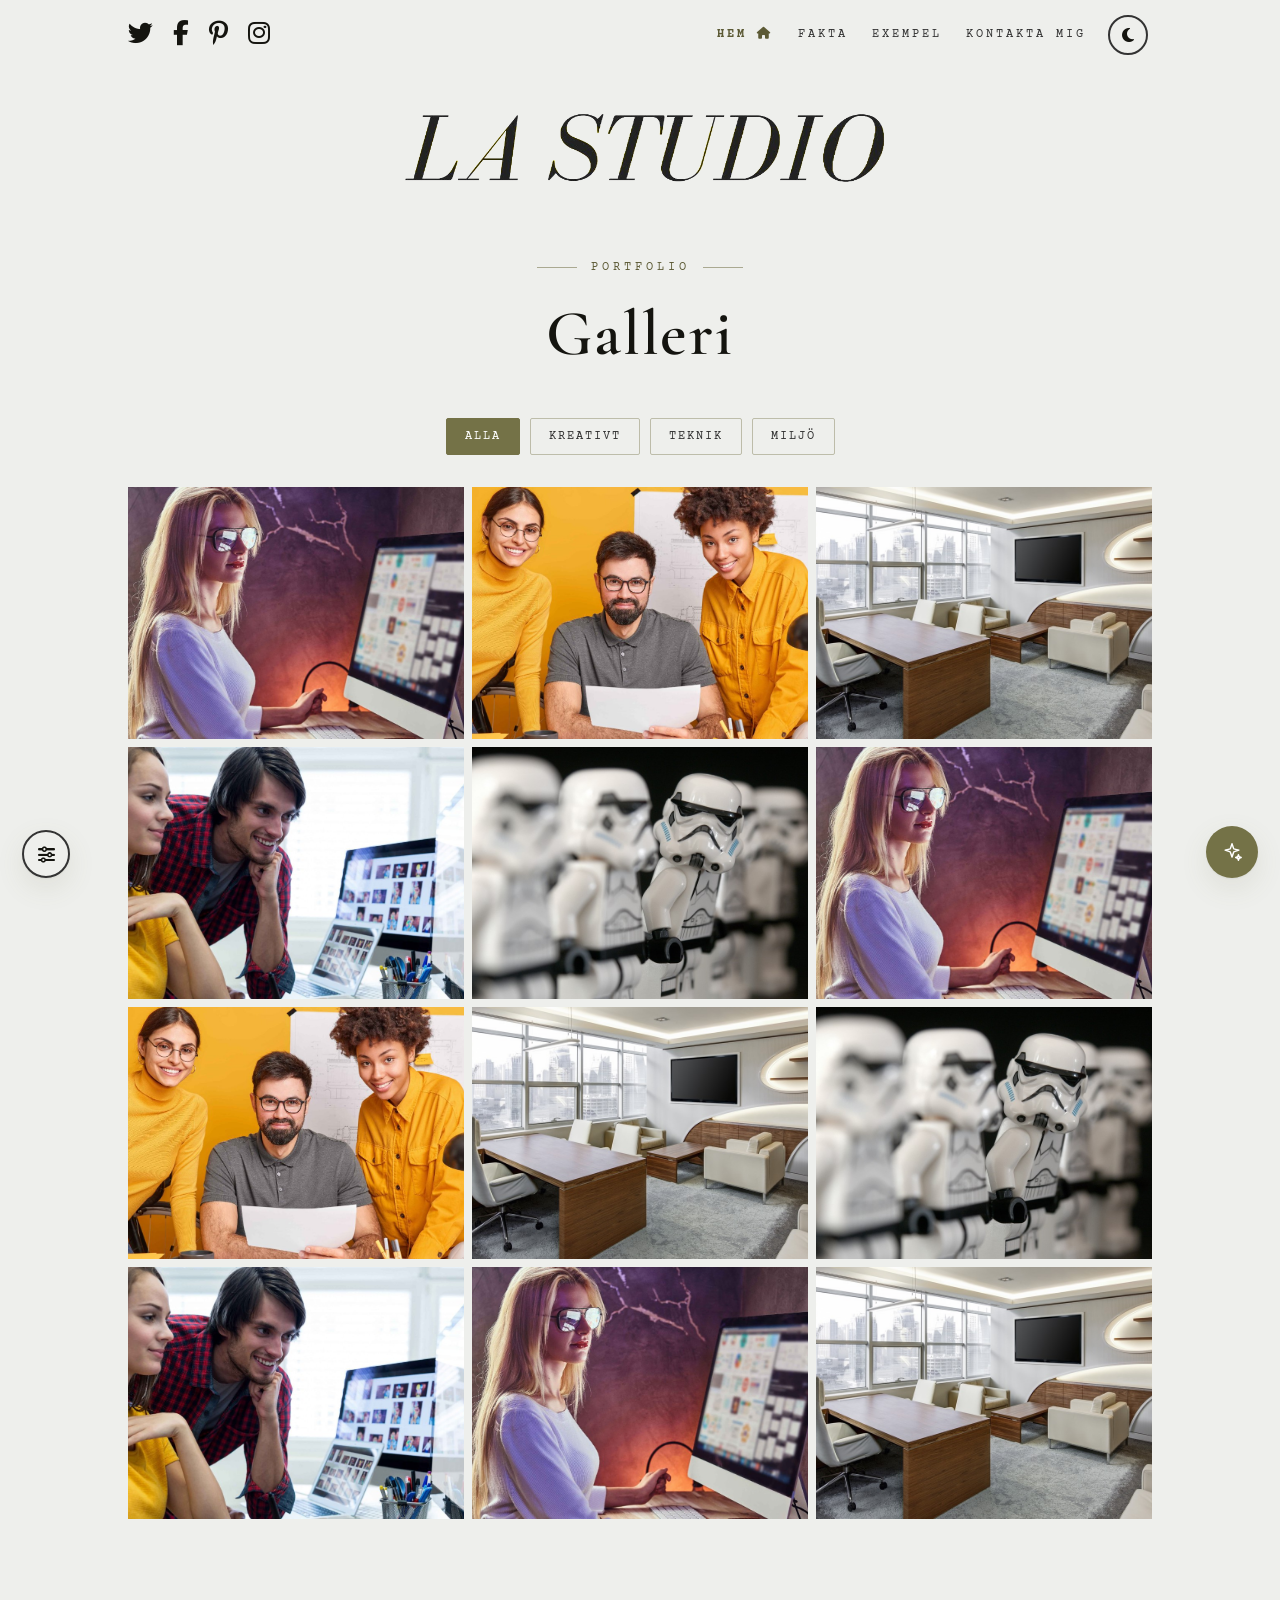
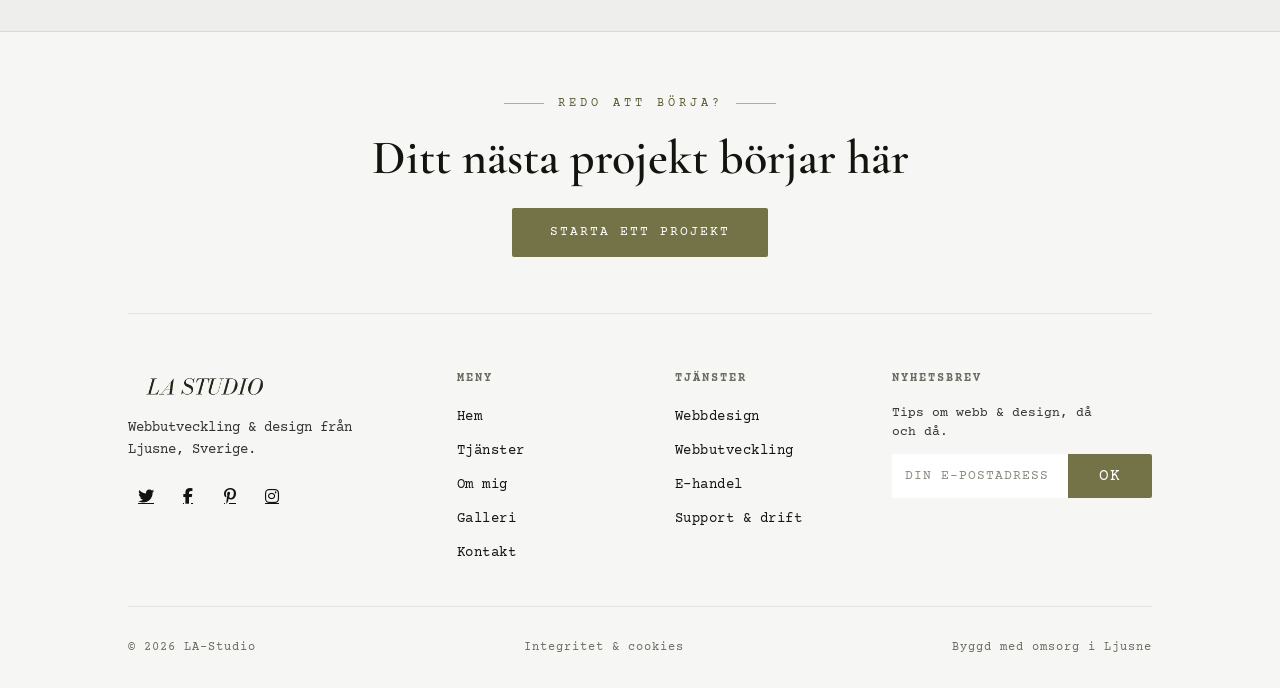
==== commit 56761341: "fable51" ====
--- a/galleri.html
+++ b/galleri.html
@@ -2,80 +2,92 @@
 <html lang="sv">
   <head>
     <meta charset="UTF-8" />
-    <meta name="viewport" content="width=device-width, initial-scale=1.0" />
+    <meta name="viewport" content="width=device-width, initial-scale=1" />
+    <title>Galleri — LA-Studio</title>
     <meta name="description" content="LA-Studio galleri — utvalda webbprojekt från Ljusne." />
-    <title>Galleri — LA-Studio</title>
+    <meta name="theme-color" content="#eeefec" media="(prefers-color-scheme: light)" />
+    <meta name="theme-color" content="#121212" media="(prefers-color-scheme: dark)" />
+
+    <meta property="og:type" content="website" />
+    <meta property="og:title" content="Galleri — LA-Studio" />
+    <meta property="og:description" content="Utvalda webbprojekt från LA-Studio i Ljusne." />
+    <meta property="og:image" content="img/lagul2b.png" />
+    <meta property="og:locale" content="sv_SE" />
 
     <link rel="icon" type="image/svg+xml" href="img/favicon.svg" />
     <link rel="icon" type="image/png" sizes="32x32" href="img/favicon-32.png" />
     <link rel="apple-touch-icon" href="img/apple-touch-icon.png" />
 
+    <!-- Tema + effektläge sätts FÖRE första målning så inget blinkar vid reload -->
     <script>
-      (function () {
+      (() => {
+        const html = document.documentElement;
         try {
-          var t = localStorage.getItem("theme");
-          if (
-            t === "dark" ||
-            (!t && matchMedia("(prefers-color-scheme: dark)").matches)
-          ) {
-            document.documentElement.setAttribute("data-theme", "dark");
+          const theme = localStorage.getItem("theme");
+          if (theme === "dark" || (!theme && matchMedia("(prefers-color-scheme: dark)").matches)) {
+            html.dataset.theme = "dark";
           }
-          var p = localStorage.getItem("laljusne:perfMode");
-          if (p !== "essential" && p !== "balanced" && p !== "cinematic") {
-            p = matchMedia("(prefers-reduced-motion: reduce)").matches
-              ? "essential"
-              : "balanced";
-            document.documentElement.setAttribute("data-perf-auto", "");
+          let perf = localStorage.getItem("laljusne:perfMode");
+          if (!["essential", "balanced", "cinematic"].includes(perf)) {
+            perf = matchMedia("(prefers-reduced-motion: reduce)").matches ? "essential" : "balanced";
+            html.dataset.perfAuto = "";
           }
-          document.documentElement.setAttribute("data-perf", p);
-        } catch (e) {
-          document.documentElement.setAttribute("data-perf", "balanced");
+          html.dataset.perf = perf;
+        } catch {
+          html.dataset.perf = "balanced";
         }
       })();
     </script>
 
-    <link
-      rel="stylesheet"
-      href="https://cdnjs.cloudflare.com/ajax/libs/font-awesome/6.5.1/css/all.min.css"
-    />
     <link rel="preconnect" href="https://fonts.googleapis.com" />
     <link rel="preconnect" href="https://fonts.gstatic.com" crossorigin />
     <link
-      href="https://fonts.googleapis.com/css2?family=Cormorant+Garamond:ital,wght@0,400;0,500;0,600;0,700;1,500&family=Courier+Prime:ital,wght@0,400;0,700;1,400;1,700&family=Stick+No+Bills:wght@200;300;400;500;600;700;800&display=swap"
+      href="https://fonts.googleapis.com/css2?family=Cormorant+Garamond:ital,wght@0,400;0,500;0,600;0,700;1,500&family=Courier+Prime:ital,wght@0,400;0,700;1,400;1,700&display=swap"
       rel="stylesheet"
     />
-    <link rel="stylesheet" href="style.css" />
+    <link
+      rel="stylesheet"
+      href="https://cdnjs.cloudflare.com/ajax/libs/font-awesome/6.7.2/css/all.min.css"
+      crossorigin="anonymous"
+      referrerpolicy="no-referrer"
+    />
+    <link rel="stylesheet" href="css/style.css" />
+    <link rel="stylesheet" href="css/chat.css" />
   </head>
+
   <body>
+    <a class="skip-link" href="#innehall">Hoppa till innehållet</a>
+
     <div class="preloader" id="preloader" aria-hidden="true">
-      <span class="preloader-mark">LA</span>
+      <span class="preloader__mark">LA</span>
     </div>
     <div class="cursor-ring" id="cursorRing" aria-hidden="true"></div>
     <div class="cursor-dot" id="cursorDot" aria-hidden="true"></div>
 
     <div class="container">
-      <nav class="nav-container" aria-label="Huvudmeny">
-        <ul class="left-side">
+      <nav class="nav" aria-label="Huvudmeny">
+        <ul class="nav__social">
           <li><a href="#" aria-label="Twitter"><i class="fa-brands fa-twitter"></i></a></li>
           <li><a href="#" aria-label="Facebook"><i class="fa-brands fa-facebook-f"></i></a></li>
           <li><a href="#" aria-label="Pinterest"><i class="fa-brands fa-pinterest-p"></i></a></li>
           <li><a href="#" aria-label="Instagram"><i class="fa-brands fa-instagram"></i></a></li>
         </ul>
 
-        <ul class="right-side">
-          <li><a class="greenLinkText" href="index.html">Hem <i class="fa-solid fa-house"></i></a></li>
-          <li><a href="index.html#vad-vi-gor">Fakta</a></li>
-          <li><a href="index.html#portfolio">Exempel</a></li>
-          <li><a href="index.html#kontakt">Kontakta mig</a></li>
+        <ul class="nav__links">
+          <li><a class="nav__link nav__link--accent" href="index.html">Hem <i class="fa-solid fa-house"></i></a></li>
+          <li><a class="nav__link" href="index.html#vad-vi-gor">Fakta</a></li>
+          <li><a class="nav__link" href="index.html#portfolio">Exempel</a></li>
+          <li><a class="nav__link" href="index.html#kontakt">Kontakta mig</a></li>
           <li>
-            <button class="theme-toggle" id="themeToggle" aria-label="Byt tema">
+            <button class="icon-btn theme-toggle" id="themeToggle" type="button" aria-label="Byt tema">
               <i class="fa-solid fa-moon"></i>
             </button>
           </li>
           <li>
             <button
-              class="hamburger"
+              class="icon-btn hamburger"
               id="hamburgerBtn"
+              type="button"
               aria-label="Öppna menyn"
               aria-expanded="false"
               aria-controls="mobileMenu"
@@ -86,84 +98,78 @@
         </ul>
       </nav>
 
-      <main class="mainContainer gallery-page">
+      <main class="main gallery" id="innehall">
         <a href="index.html" aria-label="Till startsidan">
-          <img
-            id="headerbild"
-            src="img/lagul2b.png"
-            alt="LA Studio"
-            width="1000"
-            height="250"
-          />
+          <img class="hero__logo" src="img/lagul2b.png" alt="LA Studio" width="1140" height="257" fetchpriority="high" />
         </a>
 
-        <header class="gallery-head" data-reveal>
+        <header class="gallery__head" data-reveal>
           <p class="eyebrow">Portfolio</p>
-          <h1 class="split-text" data-split>Galleri</h1>
+          <h1 class="gallery__title split-text" data-split>Galleri</h1>
         </header>
 
-        <div class="gallery-filters" role="group" aria-label="Filtrera galleri">
-          <button class="filter-btn is-active" data-filter="all">Alla</button>
-          <button class="filter-btn" data-filter="kreativt">Kreativt</button>
-          <button class="filter-btn" data-filter="teknik">Teknik</button>
-          <button class="filter-btn" data-filter="miljo">Miljö</button>
-        </div>
-
-        <div class="gallery-grid">
-          <button class="gallery-cell lightbox-trigger" data-cat="kreativt" data-caption="Aurora Studio — hero">
-            <img src="img/karusell/gator1.jpg" alt="Aurora Studio hero" loading="lazy" />
-          </button>
-          <button class="gallery-cell lightbox-trigger" data-cat="teknik" data-caption="Fjärdens Fastigheter — objektsportal">
-            <img src="img/karusell/guldator2.jpg" alt="Fjärdens Fastigheter portal" loading="lazy" />
-          </button>
-          <button class="gallery-cell lightbox-trigger" data-cat="miljo" data-caption="Nordvik Interiör — arbetsyta">
-            <img src="img/karusell/kontortomt1.jpg" alt="Nordvik Interiör arbetsyta" loading="lazy" />
-          </button>
-          <button class="gallery-cell lightbox-trigger" data-cat="teknik" data-caption="Ljusne Larm — dashboard">
-            <img src="img/karusell/guldator1.jpg" alt="Ljusne Larm dashboard" loading="lazy" />
-          </button>
-          <button class="gallery-cell lightbox-trigger" data-cat="miljo" data-caption="Kustväder — panel">
-            <img src="img/karusell/storm1.jpg" alt="Kustväder panel" loading="lazy" />
-          </button>
-          <button class="gallery-cell lightbox-trigger" data-cat="kreativt" data-caption="Aurora Studio — kampanjsida">
-            <img src="img/karusell/gator1.jpg" alt="Aurora Studio kampanj" loading="lazy" />
-          </button>
-          <button class="gallery-cell lightbox-trigger" data-cat="teknik" data-caption="Systemintegration & API">
-            <img src="img/karusell/guldator2.jpg" alt="Systemintegration" loading="lazy" />
-          </button>
-          <button class="gallery-cell lightbox-trigger" data-cat="miljo" data-caption="Studio i Ljusne">
-            <img src="img/karusell/kontortomt1.jpg" alt="Studio i Ljusne" loading="lazy" />
-          </button>
-          <button class="gallery-cell lightbox-trigger" data-cat="miljo" data-caption="Väderdata i realtid">
-            <img src="img/karusell/storm1.jpg" alt="Väderdata" loading="lazy" />
-          </button>
-          <button class="gallery-cell lightbox-trigger" data-cat="teknik" data-caption="Kundportal & inloggning">
-            <img src="img/karusell/guldator1.jpg" alt="Kundportal" loading="lazy" />
-          </button>
-          <button class="gallery-cell lightbox-trigger" data-cat="kreativt" data-caption="Varumärke & UX">
-            <img src="img/karusell/gator1.jpg" alt="Varumärke och UX" loading="lazy" />
-          </button>
-          <button class="gallery-cell lightbox-trigger" data-cat="miljo" data-caption="Prototyp & skiss">
-            <img src="img/karusell/kontortomt1.jpg" alt="Prototyp och skiss" loading="lazy" />
+        <div class="gallery__filters" role="group" aria-label="Filtrera galleri">
+          <button class="gallery__filter is-active" type="button" data-filter="all" aria-pressed="true">Alla</button>
+          <button class="gallery__filter" type="button" data-filter="kreativt" aria-pressed="false">Kreativt</button>
+          <button class="gallery__filter" type="button" data-filter="teknik" aria-pressed="false">Teknik</button>
+          <button class="gallery__filter" type="button" data-filter="miljo" aria-pressed="false">Miljö</button>
+        </div>
+
+        <!-- 12 rutor = jämn underkant i 3, 2 och 1 kolumn -->
+        <div class="gallery__grid">
+          <button class="gallery__cell lightbox-trigger" type="button" data-cat="kreativt" data-caption="Aurora Studio — hero">
+            <img src="img/karusell/gator1-1400.jpg" width="1400" height="661" alt="Aurora Studio hero" loading="lazy" />
+          </button>
+          <button class="gallery__cell lightbox-trigger" type="button" data-cat="teknik" data-caption="Fjärdens Fastigheter — objektsportal">
+            <img src="img/karusell/guldator2-1400.jpg" width="1400" height="667" alt="Fjärdens Fastigheter portal" loading="lazy" />
+          </button>
+          <button class="gallery__cell lightbox-trigger" type="button" data-cat="miljo" data-caption="Nordvik Interiör — arbetsyta">
+            <img src="img/karusell/kontortomt1.jpg" width="1280" height="604" alt="Nordvik Interiör arbetsyta" loading="lazy" />
+          </button>
+          <button class="gallery__cell lightbox-trigger" type="button" data-cat="teknik" data-caption="Ljusne Larm — dashboard">
+            <img src="img/karusell/guldator1-1400.jpg" width="1400" height="661" alt="Ljusne Larm dashboard" loading="lazy" />
+          </button>
+          <button class="gallery__cell lightbox-trigger" type="button" data-cat="miljo" data-caption="Kustväder — panel">
+            <img src="img/karusell/storm1.jpg" width="1280" height="614" alt="Kustväder panel" loading="lazy" />
+          </button>
+          <button class="gallery__cell lightbox-trigger" type="button" data-cat="kreativt" data-caption="Aurora Studio — kampanjsida">
+            <img src="img/karusell/gator1-1400.jpg" width="1400" height="661" alt="Aurora Studio kampanj" loading="lazy" />
+          </button>
+          <button class="gallery__cell lightbox-trigger" type="button" data-cat="teknik" data-caption="Systemintegration &amp; API">
+            <img src="img/karusell/guldator2-1400.jpg" width="1400" height="667" alt="Systemintegration" loading="lazy" />
+          </button>
+          <button class="gallery__cell lightbox-trigger" type="button" data-cat="miljo" data-caption="Studio i Ljusne">
+            <img src="img/karusell/kontortomt1.jpg" width="1280" height="604" alt="Studio i Ljusne" loading="lazy" />
+          </button>
+          <button class="gallery__cell lightbox-trigger" type="button" data-cat="miljo" data-caption="Väderdata i realtid">
+            <img src="img/karusell/storm1.jpg" width="1280" height="614" alt="Väderdata" loading="lazy" />
+          </button>
+          <button class="gallery__cell lightbox-trigger" type="button" data-cat="teknik" data-caption="Kundportal &amp; inloggning">
+            <img src="img/karusell/guldator1-1400.jpg" width="1400" height="661" alt="Kundportal" loading="lazy" />
+          </button>
+          <button class="gallery__cell lightbox-trigger" type="button" data-cat="kreativt" data-caption="Varumärke &amp; UX">
+            <img src="img/karusell/gator1-1400.jpg" width="1400" height="661" alt="Varumärke och UX" loading="lazy" />
+          </button>
+          <button class="gallery__cell lightbox-trigger" type="button" data-cat="miljo" data-caption="Prototyp &amp; skiss">
+            <img src="img/karusell/kontortomt1.jpg" width="1280" height="604" alt="Prototyp och skiss" loading="lazy" />
           </button>
         </div>
       </main>
     </div>
 
-    <!-- FOOTER -->
     <footer class="footer">
-      <div class="footer-inner">
-        <div class="footer-cta">
+      <div class="footer__inner">
+        <div class="footer__cta">
           <p class="eyebrow">Redo att börja?</p>
-          <h2 class="footer-cta-title">Ditt nästa projekt börjar här</h2>
-          <a href="index.html#kontakt" class="footer-cta-btn">Starta ett projekt</a>
-        </div>
-
-        <div class="footer-main">
-          <div class="footer-brand">
-            <img src="img/lagul2b.png" alt="LA Studio" class="footer-logo" loading="lazy" />
+          <h2 class="footer__cta-title">Ditt nästa projekt börjar här</h2>
+          <a href="index.html#kontakt" class="btn btn--lg">Starta ett projekt</a>
+        </div>
+
+        <div class="footer__grid">
+          <div class="footer__brand">
+            <img src="img/lagul2b.png" class="footer__logo" width="1140" height="257" alt="LA Studio" loading="lazy" />
             <p>Webbutveckling &amp; design från Ljusne, Sverige.</p>
-            <div class="footer-social">
+            <div class="footer__social">
               <a href="#" aria-label="Twitter"><i class="fa-brands fa-twitter"></i></a>
               <a href="#" aria-label="Facebook"><i class="fa-brands fa-facebook-f"></i></a>
               <a href="#" aria-label="Pinterest"><i class="fa-brands fa-pinterest-p"></i></a>
@@ -171,7 +177,7 @@
             </div>
           </div>
 
-          <nav class="footer-col" aria-label="Meny">
+          <nav class="footer__col" aria-label="Meny">
             <h4>Meny</h4>
             <ul>
               <li><a href="index.html">Hem</a></li>
@@ -182,7 +188,7 @@
             </ul>
           </nav>
 
-          <div class="footer-col">
+          <div class="footer__col">
             <h4>Tjänster</h4>
             <ul>
               <li><a href="index.html#tjanster">Webbdesign</a></li>
@@ -192,27 +198,26 @@
             </ul>
           </div>
 
-          <div class="footer-col footer-col-news">
+          <div class="footer__col footer__col--news">
             <h4>Nyhetsbrev</h4>
-            <p class="footer-news-lead">Tips om webb &amp; design, då och då.</p>
-            <form id="newsletterForm" novalidate>
+            <p class="footer__lead">Tips om webb &amp; design, då och då.</p>
+            <form class="newsletter" id="newsletterForm" novalidate>
               <label class="sr-only" for="newsletter_field">Din e-postadress</label>
-              <div id="search_wrapper">
-                <input
-                  type="email"
-                  id="newsletter_field"
-                  name="email"
-                  placeholder="DIN E-POSTADRESS"
-                  autocomplete="email"
-                  required
-                />
-                <button id="newsletter_button" type="submit">OK</button>
-              </div>
+              <input
+                class="newsletter__input"
+                type="email"
+                id="newsletter_field"
+                name="email"
+                placeholder="DIN E-POSTADRESS"
+                autocomplete="email"
+                required
+              />
+              <button class="newsletter__btn" type="submit">OK</button>
             </form>
           </div>
         </div>
 
-        <div class="footer-bottom">
+        <div class="footer__bottom">
           <span>© 2026 LA-Studio</span>
           <a href="#">Integritet &amp; cookies</a>
           <span>Byggd med omsorg i Ljusne</span>
@@ -220,19 +225,20 @@
       </div>
     </footer>
 
+    <!-- Mobilmeny -->
     <div class="menu-backdrop" id="menuBackdrop" hidden></div>
     <aside class="mobile-menu" id="mobileMenu" aria-hidden="true" aria-label="Mobilmeny">
-      <button class="mobile-menu-close" id="mobileMenuClose" aria-label="Stäng menyn">
+      <button class="icon-btn mobile-menu__close" id="mobileMenuClose" type="button" aria-label="Stäng menyn">
         <i class="fa-solid fa-xmark"></i>
       </button>
-      <nav class="mobile-menu-links">
+      <nav class="mobile-menu__links">
         <a href="index.html">Hem</a>
         <a href="index.html#tjanster">Tjänster</a>
         <a href="index.html#om-mig">Om mig</a>
         <a href="galleri.html">Galleri</a>
         <a href="index.html#kontakt">Kontakt</a>
       </nav>
-      <div class="mobile-menu-social">
+      <div class="mobile-menu__social">
         <a href="#" aria-label="Twitter"><i class="fa-brands fa-twitter"></i></a>
         <a href="#" aria-label="Facebook"><i class="fa-brands fa-facebook-f"></i></a>
         <a href="#" aria-label="Pinterest"><i class="fa-brands fa-pinterest-p"></i></a>
@@ -240,45 +246,48 @@
       </div>
     </aside>
 
-    <div class="lightbox" id="lightbox" hidden aria-hidden="true" role="dialog" aria-label="Bildvisning">
-      <button class="lightbox-close" id="lightboxClose" aria-label="Stäng">
+    <!-- Lightbox (<dialog>) -->
+    <dialog class="lightbox" id="lightbox" aria-label="Bildvisning">
+      <button class="lightbox__close" id="lightboxClose" type="button" aria-label="Stäng">
         <i class="fa-solid fa-xmark"></i>
       </button>
-      <button class="lightbox-nav lightbox-prev" id="lightboxPrev" aria-label="Föregående">
+      <button class="lightbox__nav lightbox__nav--prev" id="lightboxPrev" type="button" aria-label="Föregående">
         <i class="fa-solid fa-chevron-left"></i>
       </button>
-      <figure class="lightbox-figure">
-        <img class="lightbox-img" id="lightboxImg" src="" alt="" />
-        <figcaption class="lightbox-caption" id="lightboxCaption"></figcaption>
+      <figure class="lightbox__figure">
+        <img class="lightbox__img" id="lightboxImg" src="" alt="" />
+        <figcaption class="lightbox__caption" id="lightboxCaption"></figcaption>
       </figure>
-      <button class="lightbox-nav lightbox-next" id="lightboxNext" aria-label="Nästa">
+      <button class="lightbox__nav lightbox__nav--next" id="lightboxNext" type="button" aria-label="Nästa">
         <i class="fa-solid fa-chevron-right"></i>
       </button>
-    </div>
-
-    <div class="perf-widget">
+    </dialog>
+
+    <!-- Effektväljare -->
+    <div class="perf">
       <button
-        class="perf-toggle"
+        class="perf__toggle"
         id="perfToggle"
+        type="button"
         aria-label="Effektläge"
         aria-expanded="false"
         aria-controls="perfPopover"
       >
         <i class="fa-solid fa-sliders"></i>
       </button>
-      <div class="perf-popover" id="perfPopover" hidden>
-        <p class="perf-popover-title">Effektläge</p>
-        <button class="perf-option" data-perf-option="essential">
-          <span class="perf-option-name">Essential</span>
-          <span class="perf-option-desc">Nästan inga effekter — snabbast</span>
+      <div class="perf__popover" id="perfPopover" hidden>
+        <p class="perf__title">Effektläge</p>
+        <button class="perf__option" type="button" data-perf-option="essential">
+          <span class="perf__option-name">Essential</span>
+          <span class="perf__option-desc">Nästan inga effekter — snabbast</span>
         </button>
-        <button class="perf-option" data-perf-option="balanced">
-          <span class="perf-option-name">Balanced</span>
-          <span class="perf-option-desc">Mjuka övergångar, låg belastning</span>
+        <button class="perf__option" type="button" data-perf-option="balanced">
+          <span class="perf__option-name">Balanced</span>
+          <span class="perf__option-desc">Mjuka övergångar, låg belastning</span>
         </button>
-        <button class="perf-option" data-perf-option="cinematic">
-          <span class="perf-option-name">Cinematic</span>
-          <span class="perf-option-desc">Alla effekter — kräver bra dator</span>
+        <button class="perf__option" type="button" data-perf-option="cinematic">
+          <span class="perf__option-name">Cinematic</span>
+          <span class="perf__option-desc">Alla effekter — kräver bra dator</span>
         </button>
       </div>
     </div>
@@ -286,7 +295,8 @@
     <div class="toast" id="toast" role="status" aria-live="polite" hidden></div>
 
     <script src="https://cdn.jsdelivr.net/npm/lenis@1.1.14/dist/lenis.min.js" defer></script>
-    <script src="https://unpkg.com/lucide@latest" defer></script>
-    <script src="app.js" defer></script>
+    <script src="js/apikey.js" defer></script>
+    <script src="js/main.js" defer></script>
+    <script src="js/chat.js" defer></script>
   </body>
 </html>
--- a/css/style.css
+++ b/css/style.css
@@ -0,0 +1,2055 @@
+/* ============================================================
+   LA-STUDIO — css/style.css
+   Delas av index.html och galleri.html.
+
+   Innehåll
+   1. Design-tokens (ljust/mörkt tema)
+   2. Bas & reset
+   3. Layout
+   4. Återanvändbara komponenter (btn, eyebrow, link-underline, icon-btn)
+   5. Navigation, temaknapp, mobilmeny
+   6. Hero
+   7. Karusell
+   8. Vad vi gör (kort)
+   9. Teknik-marquee
+  10. Showreel (video)
+  11. Tjänster (text)
+  12. Statistik
+  13. Om mig
+  14. Fotovägg
+  15. Omdömen
+  16. Kontakt
+  17. Footer & nyhetsbrev
+  18. Lightbox (<dialog>)
+  19. Gallerisida
+  20. Effektväljare
+  21. Toast
+  22. Preloader
+  23. Custom cursor
+  24. Rörelse: reveals, split-text, sidövergång
+  25. Scrollbar
+  26. Effektläge Essential + prefers-reduced-motion
+  27. Responsivt: 1200 / 1024 / 880 / 768 / 480
+
+   Konventioner: BEM (.block__element--modifier), tillstånd via
+   .is-*, effektläge via html[data-perf], tema via [data-theme].
+   Baslinje: Chrome 111+, Safari 16.4+, Firefox 113+
+   (color-mix, :has, intervall-media-queries, <dialog>).
+   ============================================================ */
+
+/* ===== 1. DESIGN-TOKENS ===== */
+:root {
+  color-scheme: light;
+
+  /* Färger */
+  --bg: #eeefec;
+  --surface: #f6f7f4;
+  --text: #14140f;
+  --text-2: #333;
+  --muted: #6b6b60;
+  --accent: #747247;
+  --accent-strong: #5c5a35; /* mörkare accent för liten text (WCAG AA) */
+  --on-accent: #fff;
+  --border: #14140f;
+  --dot: #bbb;
+  --dot-active: #717171;
+  --input-bg: #fff;
+  --placeholder: #8a8a80;
+  --ljusne-bg: #c8b832;
+  --ljusne-text: #1a1a1a;
+
+  /* Tonade linjer & ytor härledda ur accenten */
+  --line: color-mix(in srgb, var(--accent) 22%, transparent);
+  --line-soft: color-mix(in srgb, var(--accent) 14%, transparent);
+  --accent-tint: color-mix(in srgb, var(--accent) 12%, transparent);
+
+  /* Typsnitt — serif för rubriker, monospace för text/etiketter.
+     Helt monospace igen? Sätt --font-display: var(--font-mono). */
+  --font-display: "Cormorant Garamond", Georgia, serif;
+  --font-mono: "Courier Prime", "Courier New", monospace;
+  --font-ljusne: "Stick No Bills", Impact, sans-serif;
+
+  /* Rytm */
+  --space-xs: 0.5rem;
+  --space-sm: 1rem;
+  --space-md: 2rem;
+  --space-lg: 3.5rem;
+  --radius: 4px;
+  --radius-sm: 2px;
+  --speed: 0.3s;
+  --ease: cubic-bezier(0.2, 0.7, 0.2, 1);
+
+  /* Olivtonade skuggor — aldrig platt svart */
+  --shadow-card: 0 1px 2px rgb(20 20 15 / 0.05), 0 10px 28px rgb(116 114 71 / 0.12);
+  --shadow-card-hover: 0 2px 4px rgb(20 20 15 / 0.06), 0 16px 40px rgb(116 114 71 / 0.18);
+  --shadow-popover: 0 2px 6px rgb(20 20 15 / 0.08), 0 18px 44px rgb(20 20 15 / 0.16);
+
+  /* Lagerordning — effektväljaren får aldrig ligga över öppen meny */
+  --z-nav: 1000;
+  --z-perf: 1400;
+  --z-chat: 1450;
+  --z-backdrop: 1500;
+  --z-menu: 1600;
+  --z-toast: 2100;
+  --z-cursor: 2500;
+  --z-preloader: 3000;
+}
+
+:root[data-theme="dark"] {
+  color-scheme: dark;
+  --bg: #121212;
+  --surface: #1e1e1e;
+  --text: #e0e0e0;
+  --text-2: #b0b0b0;
+  --muted: #8f8f88;
+  --accent: #a89a5a;
+  --accent-strong: #c0b46e;
+  --on-accent: #14140f;
+  --border: #e0e0e0;
+  --dot: #555;
+  --dot-active: #aaa;
+  --input-bg: #2a2a2a;
+  --placeholder: #777;
+  --ljusne-bg: #9a8c1f;
+  --ljusne-text: #fff;
+
+  /* Djupare skuggor utan färgton i mörkt läge */
+  --shadow-card: 0 1px 2px rgb(0 0 0 / 0.4), 0 10px 28px rgb(0 0 0 / 0.45);
+  --shadow-card-hover: 0 2px 4px rgb(0 0 0 / 0.45), 0 16px 40px rgb(0 0 0 / 0.55);
+  --shadow-popover: 0 2px 6px rgb(0 0 0 / 0.5), 0 18px 44px rgb(0 0 0 / 0.6);
+}
+
+/* ===== 2. BAS & RESET ===== */
+*,
+*::before,
+*::after {
+  box-sizing: border-box;
+  margin: 0;
+  padding: 0;
+}
+
+html {
+  overflow-x: hidden; /* på html OCH body — annars klipps inte position:fixed-paneler */
+  scroll-behavior: smooth;
+  scroll-padding-top: 80px; /* sticky nav ska inte täcka ankarmål */
+  scrollbar-color: var(--accent) transparent;
+  scrollbar-width: thin;
+}
+
+body {
+  overflow-x: hidden;
+  min-height: 100dvh;
+  background-color: var(--bg);
+  color: var(--text);
+  font-family: var(--font-mono);
+  line-height: 1.5;
+  -webkit-font-smoothing: antialiased;
+  transition: background-color var(--speed), color var(--speed);
+}
+
+/* Scroll-lås när mobilmeny eller lightbox är öppen */
+body:is(.menu-open, :has(dialog[open])) {
+  overflow: hidden;
+}
+
+h1,
+h2,
+h3 {
+  font-family: var(--font-display);
+  font-weight: 600;
+  line-height: 1.12;
+  text-wrap: balance;
+}
+
+p {
+  text-wrap: pretty;
+}
+
+img,
+video,
+svg {
+  display: block;
+  max-width: 100%;
+}
+
+img {
+  height: auto;
+}
+
+button,
+input,
+textarea {
+  font: inherit;
+  color: inherit;
+}
+
+button {
+  cursor: pointer;
+  background: none;
+  border: 0;
+}
+
+a {
+  color: inherit;
+}
+
+:focus-visible {
+  outline: 2px solid var(--accent);
+  outline-offset: 3px;
+}
+
+.sr-only {
+  position: absolute;
+  width: 1px;
+  height: 1px;
+  overflow: hidden;
+  clip-path: inset(50%);
+  white-space: nowrap;
+}
+
+.skip-link {
+  position: fixed;
+  top: 12px;
+  left: 12px;
+  z-index: var(--z-preloader);
+  padding: 10px 16px;
+  background: var(--text);
+  color: var(--bg);
+  font-size: 0.75rem;
+  letter-spacing: 2px;
+  text-transform: uppercase;
+  text-decoration: none;
+  border-radius: var(--radius-sm);
+  translate: 0 -200%;
+  transition: translate var(--speed);
+}
+
+.skip-link:focus-visible {
+  translate: 0 0;
+}
+
+/* ===== 3. LAYOUT ===== */
+.container {
+  width: 100%;
+  max-width: 80vw;
+  margin-inline: auto;
+}
+
+.main {
+  display: flex;
+  flex-direction: column;
+  align-items: center;
+  text-align: center;
+}
+
+/* ===== 4. KOMPONENTER ===== */
+.btn {
+  display: inline-block;
+  padding: 14px 34px;
+  font-family: var(--font-mono);
+  font-size: 0.85rem;
+  letter-spacing: 2px;
+  text-transform: uppercase;
+  text-decoration: none;
+  color: var(--on-accent);
+  background: var(--accent);
+  border-radius: var(--radius-sm);
+  transition: background-color var(--speed), translate var(--speed);
+}
+
+.btn:hover {
+  background: var(--accent-strong);
+  translate: 0 -2px;
+}
+
+.btn--sm {
+  padding: 13px 26px;
+  font-size: 0.8rem;
+}
+
+.btn--lg {
+  padding: 15px 38px;
+  font-size: 0.82rem;
+}
+
+/* Liten accentetikett med flankerande linjer */
+.eyebrow {
+  display: inline-flex;
+  align-items: center;
+  gap: 0.85rem;
+  margin-bottom: 14px;
+  font-size: 0.72rem;
+  letter-spacing: 4px;
+  text-transform: uppercase;
+  color: var(--accent-strong);
+}
+
+.eyebrow::before,
+.eyebrow::after {
+  content: "";
+  width: clamp(1.5rem, 4vw, 2.5rem);
+  height: 1px;
+  background: var(--accent);
+  opacity: 0.55;
+}
+
+.link-underline {
+  padding-bottom: 8px;
+  font-size: 0.85rem;
+  letter-spacing: 3px;
+  text-transform: uppercase;
+  text-decoration: none;
+  border-bottom: 1px solid var(--border);
+  transition: color var(--speed), border-color var(--speed);
+}
+
+.link-underline:hover {
+  color: var(--accent-strong);
+  border-color: var(--accent);
+}
+
+/* Cirkulär ikonknapp (tema, hamburgare, stäng) */
+.icon-btn {
+  display: grid;
+  place-items: center;
+  width: 40px;
+  height: 40px;
+  border: 2px solid var(--text-2);
+  border-radius: 50%;
+  font-size: 16px;
+  transition: border-color var(--speed), color var(--speed);
+}
+
+.icon-btn:hover {
+  border-color: var(--accent);
+  color: var(--accent-strong);
+}
+
+/* ===== 5. NAVIGATION ===== */
+.nav {
+  position: sticky;
+  top: 0;
+  z-index: var(--z-nav);
+  display: flex;
+  align-items: center;
+  justify-content: space-between;
+  padding-block: 15px;
+  background-color: var(--bg);
+  transition: background-color var(--speed);
+}
+
+.nav__social,
+.nav__links {
+  display: flex;
+  align-items: center;
+  list-style: none;
+}
+
+.nav__social {
+  gap: 20px;
+}
+
+.nav__social a {
+  font-size: 25px;
+  line-height: 1;
+  transition: color var(--speed);
+}
+
+.nav__social a:hover {
+  color: var(--muted);
+}
+
+.nav__links {
+  gap: 4px;
+}
+
+.nav__link {
+  position: relative;
+  display: block;
+  padding: 6px 10px;
+  font-size: 0.75rem;
+  letter-spacing: 3px;
+  text-transform: uppercase;
+  text-decoration: none;
+  color: var(--text-2);
+  transition: color var(--speed);
+}
+
+.nav__link:hover {
+  color: var(--accent-strong);
+}
+
+.nav__link--accent {
+  font-weight: 700;
+  color: var(--accent-strong);
+}
+
+/* Animerad understrykning */
+.nav__link:not(.nav__link--accent)::after,
+.section-nav a::after {
+  content: "";
+  position: absolute;
+  inset: auto 10px 2px;
+  height: 1px;
+  background: var(--accent);
+  scale: 0 1;
+  transform-origin: left;
+  transition: scale var(--speed) var(--ease);
+}
+
+.nav__link:not(.nav__link--accent):hover::after,
+.section-nav a:hover::after {
+  scale: 1 1;
+}
+
+.theme-toggle {
+  margin-left: 8px;
+}
+
+.hamburger {
+  display: none; /* visas ≤880px */
+  margin-left: 8px;
+}
+
+/* Göms medan menyn är öppen så det inte finns två stäng-knappar */
+.hamburger.is-hidden {
+  visibility: hidden;
+}
+
+/* ----- Mobilmeny ----- */
+.menu-backdrop {
+  position: fixed;
+  inset: 0;
+  z-index: var(--z-backdrop);
+  background: rgb(0 0 0 / 0.45);
+  opacity: 0;
+  transition: opacity var(--speed);
+}
+
+.menu-backdrop.is-open {
+  opacity: 1;
+}
+
+.mobile-menu {
+  position: fixed;
+  top: 0;
+  right: 0;
+  z-index: var(--z-menu);
+  display: flex;
+  flex-direction: column;
+  width: min(320px, 85vw);
+  height: 100vh;
+  height: 100dvh; /* explicit höjd — säkrare än bottom:0 om en förälder skapar containing block */
+  padding: 24px;
+  background: var(--bg);
+  box-shadow: var(--shadow-popover);
+  translate: 100% 0;
+  visibility: hidden;
+  transition: translate 0.35s var(--ease), visibility 0.35s;
+}
+
+.mobile-menu.is-open {
+  translate: 0 0;
+  visibility: visible;
+}
+
+.mobile-menu__close {
+  align-self: flex-end;
+  width: 44px;
+  height: 44px;
+  font-size: 18px;
+}
+
+.mobile-menu__links {
+  display: flex;
+  flex-direction: column;
+  margin-top: 28px;
+}
+
+.mobile-menu__links a {
+  padding: 14px 4px;
+  font-size: 0.9rem;
+  letter-spacing: 3px;
+  text-transform: uppercase;
+  text-decoration: none;
+  border-bottom: 1px solid var(--line);
+  transition: color var(--speed);
+}
+
+.mobile-menu__links a:hover {
+  color: var(--accent-strong);
+}
+
+.mobile-menu__social {
+  display: flex;
+  gap: 8px;
+  margin-top: auto;
+}
+
+.mobile-menu__social a {
+  display: grid;
+  place-items: center;
+  width: 44px;
+  height: 44px;
+  font-size: 18px;
+  transition: color var(--speed);
+}
+
+.mobile-menu__social a:hover {
+  color: var(--accent-strong);
+}
+
+/* ===== 6. HERO ===== */
+.hero__logo {
+  width: min(50vw, 620px);
+  margin-top: 10px;
+  transition: filter var(--speed);
+}
+
+/* Loggan blir pipigul i mörkt läge */
+:root[data-theme="dark"] .hero__logo,
+:root[data-theme="dark"] .footer__logo {
+  filter: brightness(0) invert(1) sepia(1) saturate(10000%);
+}
+
+.hero__tagline {
+  max-width: 20ch;
+  margin: 6px auto 26px;
+  font-family: var(--font-display);
+  font-size: clamp(1.35rem, 3vw, 2.4rem);
+  font-weight: 500;
+  line-height: 1.3;
+  text-wrap: balance;
+}
+
+.hero__tagline em {
+  color: var(--accent-strong);
+}
+
+.section-nav {
+  display: flex;
+  flex-wrap: wrap;
+  justify-content: center;
+  width: 100%;
+  margin-bottom: 27px;
+  font-size: 15px;
+  letter-spacing: 3px;
+}
+
+.section-nav a {
+  position: relative;
+  display: inline-block;
+  padding: 15px;
+  text-transform: uppercase;
+  text-decoration: none;
+  transition: color var(--speed);
+}
+
+.section-nav a::after {
+  inset: auto 15px 8px;
+}
+
+.section-nav a:hover {
+  color: var(--accent-strong);
+}
+
+/* ===== 7. KARUSELL ===== */
+.carousel {
+  position: relative;
+  width: 100%;
+  margin-top: 10px;
+  overflow: hidden;
+}
+
+.carousel__slide {
+  display: none;
+  position: relative;
+}
+
+.carousel__slide.is-active {
+  display: block;
+  animation: slideFade 0.7s ease;
+}
+
+.carousel__slide img {
+  width: 100%;
+  aspect-ratio: 2.12 / 1;
+  object-fit: cover;
+}
+
+/* Gradientscrim istället för ruta bakom texten */
+.carousel__slide::after {
+  content: "";
+  position: absolute;
+  inset: 0;
+  background: linear-gradient(180deg, transparent 45%, rgb(0 0 0 / 0.55) 100%);
+  pointer-events: none;
+}
+
+.carousel__count {
+  position: absolute;
+  top: 0;
+  right: 0;
+  z-index: 2;
+  padding: 10px 14px;
+  font-size: 12px;
+  letter-spacing: 2px;
+  color: #f2f2f2;
+  text-shadow: 0 1px 2px rgb(0 0 0 / 0.6);
+}
+
+.carousel__content {
+  position: absolute;
+  left: clamp(18px, 4vw, 56px);
+  bottom: clamp(18px, 4vw, 48px);
+  z-index: 2;
+  text-align: left;
+}
+
+.carousel__eyebrow {
+  margin-bottom: 6px;
+  font-size: clamp(0.6rem, 1vw, 0.75rem);
+  letter-spacing: 4px;
+  text-transform: uppercase;
+  color: #f2f2f2;
+  opacity: 0.85;
+  text-shadow: 0 1px 2px rgb(0 0 0 / 0.5);
+}
+
+.carousel__title {
+  margin-bottom: 6px;
+  font-size: clamp(1.8rem, 4vw, 3.6rem);
+  letter-spacing: 0.5px;
+  color: #fff;
+  text-shadow: 0 1px 2px rgb(0 0 0 / 0.4), 0 8px 28px rgb(0 0 0 / 0.45);
+}
+
+.carousel__desc {
+  max-width: 34ch;
+  margin-bottom: 16px;
+  font-size: clamp(0.72rem, 1.2vw, 0.95rem);
+  letter-spacing: 0.5px;
+  color: #f2f2f2;
+  text-shadow: 0 1px 2px rgb(0 0 0 / 0.5);
+}
+
+.carousel__arrow {
+  position: absolute;
+  top: 50%;
+  z-index: 3;
+  display: grid;
+  place-items: center;
+  width: 44px;
+  height: 44px;
+  border-radius: 50%;
+  background: rgb(20 20 15 / 0.45);
+  color: #fff;
+  font-size: 15px;
+  translate: 0 -50%;
+  opacity: 0;
+  transition: opacity var(--speed), background-color var(--speed);
+}
+
+.carousel:hover .carousel__arrow,
+.carousel__arrow:focus-visible {
+  opacity: 1;
+}
+
+.carousel__arrow:hover {
+  background: rgb(20 20 15 / 0.75);
+}
+
+.carousel__arrow--prev {
+  left: 14px;
+}
+
+.carousel__arrow--next {
+  right: 14px;
+}
+
+/* Pekskärm: pilarna alltid synliga */
+@media (hover: none) {
+  .carousel__arrow {
+    opacity: 1;
+  }
+}
+
+.carousel__dots {
+  display: flex;
+  justify-content: center;
+  gap: 6px;
+  padding-top: 20px;
+}
+
+.carousel__dot {
+  width: 14px;
+  height: 14px;
+  border-radius: 50%;
+  background-color: var(--dot);
+  transition: background-color 0.4s ease, scale 0.4s ease;
+}
+
+.carousel__dot:hover {
+  scale: 1.2;
+}
+
+.carousel__dot.is-active {
+  background-color: var(--dot-active);
+}
+
+@keyframes slideFade {
+  from {
+    opacity: 0.55;
+  }
+  to {
+    opacity: 1;
+  }
+}
+
+/* ===== 8. VAD VI GÖR ===== */
+.services {
+  margin-top: 10px;
+}
+
+.services__intro {
+  max-width: min(50vw, 720px);
+  margin: var(--space-lg) auto 0;
+}
+
+.services__heading {
+  margin: 8px 0 25px;
+  font-size: clamp(2rem, 3.6vw, 3.4rem);
+  line-height: 1.1;
+  letter-spacing: 0.01em;
+}
+
+.services__lead {
+  margin-bottom: 3.5rem;
+  font-size: 1.15rem;
+  letter-spacing: 0.02rem;
+}
+
+.services__grid {
+  display: flex;
+  align-items: stretch;
+  justify-content: center;
+  gap: var(--space-sm);
+  max-width: 100%;
+}
+
+.service-card {
+  display: flex;
+  flex-direction: column;
+  align-items: center;
+  padding: var(--space-sm) var(--space-md);
+  border-radius: var(--radius);
+  transition: translate var(--speed), box-shadow var(--speed), background-color var(--speed);
+}
+
+.service-card:hover {
+  translate: 0 -3px;
+  background-color: var(--surface);
+  box-shadow: var(--shadow-card);
+}
+
+/* Lucide line-ikoner (SVG) — färgas via currentColor */
+.service-card__icon {
+  width: clamp(46px, 5vw, 66px);
+  height: clamp(46px, 5vw, 66px);
+  margin: 20px;
+  color: var(--accent);
+  transition: color var(--speed), translate var(--speed);
+}
+
+.service-card:hover .service-card__icon {
+  color: var(--accent-strong);
+  translate: 0 -2px;
+}
+
+.service-card__title {
+  margin-bottom: 20px;
+  font-family: var(--font-mono);
+  font-size: clamp(1.05rem, 1.7vw, 1.55rem);
+  font-weight: 500;
+}
+
+.service-card__tag {
+  margin-bottom: 30px;
+  padding-bottom: 10px;
+  letter-spacing: 0.12rem;
+  border-bottom: 2px solid var(--border);
+  transition: border-color var(--speed);
+}
+
+/* ===== 9. TEKNIK-MARQUEE ===== */
+.marquee {
+  width: 100%;
+  margin-block: var(--space-md);
+  padding-block: 18px;
+  overflow: hidden;
+  border-top: 1px solid var(--line);
+  border-bottom: 1px solid var(--line);
+  mask-image: linear-gradient(90deg, transparent, #000 12%, #000 88%, transparent);
+}
+
+.marquee__track {
+  display: flex;
+  align-items: center;
+  gap: 3.2rem;
+  width: max-content;
+  animation: marquee 34s linear infinite;
+}
+
+.marquee:hover .marquee__track {
+  animation-play-state: paused;
+}
+
+.marquee__item {
+  display: inline-flex;
+  align-items: center;
+  gap: 0.6rem;
+  font-size: 0.95rem;
+  letter-spacing: 1px;
+  white-space: nowrap;
+  color: var(--muted);
+  transition: color var(--speed);
+}
+
+.marquee__item i {
+  font-size: 1.5rem;
+  color: var(--accent);
+}
+
+.marquee__item:hover {
+  color: var(--text);
+}
+
+@keyframes marquee {
+  to {
+    translate: -50% 0;
+  }
+}
+
+/* ===== 10. SHOWREEL ===== */
+.showreel {
+  width: 80vw;
+  max-width: 100%;
+  margin-block: 20px;
+  border-radius: var(--radius-sm);
+  box-shadow: var(--shadow-card);
+}
+
+/* ===== 11. TJÄNSTER (text) ===== */
+.pitch {
+  max-width: min(55vw, 760px);
+}
+
+.pitch h2,
+.contact h2,
+.about__heading,
+.testimonials__heading {
+  font-size: clamp(1.9rem, 3.4vw, 3rem);
+}
+
+.pitch h2 {
+  margin: 10px 0 14px;
+}
+
+.pitch p {
+  margin-bottom: 25px;
+  font-size: 1.15rem;
+  line-height: 1.7;
+  letter-spacing: 0.02rem;
+}
+
+/* ===== 12. STATISTIK ===== */
+.stats {
+  display: grid;
+  grid-template-columns: repeat(4, 1fr);
+  gap: var(--space-md);
+  width: 100%;
+  margin-block: var(--space-lg);
+  padding-block: var(--space-md);
+  border-top: 1px solid var(--line);
+  border-bottom: 1px solid var(--line);
+}
+
+.stats__number {
+  display: block;
+  font-family: var(--font-display);
+  font-size: clamp(2.6rem, 5vw, 4.2rem);
+  font-weight: 600;
+  line-height: 1;
+  color: var(--accent-strong);
+  font-variant-numeric: tabular-nums;
+}
+
+.stats__label {
+  margin-top: 8px;
+  font-size: 0.72rem;
+  letter-spacing: 2px;
+  text-transform: uppercase;
+  color: var(--muted);
+}
+
+/* ===== 13. OM MIG ===== */
+.about {
+  display: grid;
+  grid-template-columns: minmax(220px, 340px) 1fr;
+  gap: var(--space-lg);
+  align-items: center;
+  width: 100%;
+  margin-block: var(--space-lg);
+  text-align: left;
+}
+
+.about__portrait {
+  aspect-ratio: 1; /* källbilden är kvadratisk (280×280) — undvik upscale/crop */
+  overflow: hidden;
+  border-radius: var(--radius);
+  background: linear-gradient(150deg, #8a8757, #5f5d38); /* syns om bilden inte laddar */
+  box-shadow: var(--shadow-card);
+}
+
+.about__portrait img {
+  width: 100%;
+  height: 100%;
+  object-fit: cover;
+}
+
+.about__text p {
+  margin-bottom: 1rem;
+  font-size: 1.05rem;
+  line-height: 1.7;
+  color: var(--text-2);
+}
+
+.about__sign {
+  font-family: var(--font-display);
+  font-style: italic;
+  font-size: 1.3rem;
+  color: var(--text);
+}
+
+/* ===== 14. FOTOVÄGG ===== */
+.portfolio {
+  display: flex;
+  flex-direction: column;
+  align-items: center;
+  margin-top: var(--space-md);
+}
+
+.photo-wall {
+  display: grid;
+  grid-template-columns: repeat(3, 1fr);
+  grid-template-rows: 2fr 2fr 0.55fr 1.45fr;
+  grid-template-areas:
+    "left1 big    big"
+    "left2 big    big"
+    "left3 ljusne ljusne"
+    "left3 bot1   bot2";
+  gap: 4px;
+  width: 60vw;
+  height: 42vw;
+  margin-block: 10px;
+}
+
+.photo-wall__item {
+  position: relative;
+  overflow: hidden;
+}
+
+.photo-wall__item img {
+  width: 100%;
+  height: 100%;
+  object-fit: cover;
+  transition: scale 0.4s ease;
+}
+
+.photo-wall__item:hover img {
+  scale: 1.05;
+}
+
+.photo-wall__item--left1 { grid-area: left1; }
+.photo-wall__item--left2 { grid-area: left2; }
+.photo-wall__item--left3 { grid-area: left3; }
+.photo-wall__item--big { grid-area: big; }
+.photo-wall__item--bot1 { grid-area: bot1; }
+.photo-wall__item--bot2 { grid-area: bot2; }
+
+.photo-wall__item--ljusne {
+  grid-area: ljusne;
+  display: grid;
+  place-items: center;
+  background-color: var(--ljusne-bg);
+  transition: background-color var(--speed);
+}
+
+.photo-wall__item--ljusne span {
+  font-family: var(--font-ljusne);
+  font-size: clamp(1rem, 2.5vw, 2.2rem);
+  font-weight: 700;
+  letter-spacing: clamp(0.4rem, 1.2vw, 1.1rem);
+  text-transform: uppercase;
+  color: var(--ljusne-text);
+  transition: color var(--speed);
+}
+
+.portfolio .link-underline {
+  margin-block: 20px;
+}
+
+/* Klickbara bilder: zoom-ikon vid hover/fokus */
+.lightbox-trigger {
+  cursor: pointer;
+}
+
+.lightbox-trigger::after {
+  content: "\f00e"; /* fa magnifying-glass-plus */
+  position: absolute;
+  top: 10px;
+  right: 10px;
+  display: grid;
+  place-items: center;
+  width: 30px;
+  height: 30px;
+  border-radius: 50%;
+  background: rgb(20 20 15 / 0.55);
+  color: #fff;
+  font-family: "Font Awesome 6 Free";
+  font-size: 12px;
+  font-weight: 900;
+  opacity: 0;
+  scale: 0.8;
+  pointer-events: none;
+  transition: opacity var(--speed), scale var(--speed);
+}
+
+.lightbox-trigger:is(:hover, :focus-visible)::after {
+  opacity: 1;
+  scale: 1;
+}
+
+/* ===== 15. OMDÖMEN ===== */
+.testimonials {
+  display: flex;
+  flex-direction: column;
+  align-items: center;
+  width: 100%;
+  margin-block: var(--space-lg);
+}
+
+.testimonials__grid {
+  display: grid;
+  grid-template-columns: repeat(3, 1fr);
+  gap: var(--space-md);
+  width: 100%;
+  margin-top: var(--space-md);
+}
+
+.testimonial {
+  position: relative;
+  padding: var(--space-md);
+  text-align: left;
+  background: var(--surface);
+  border-radius: var(--radius);
+  box-shadow: var(--shadow-card);
+}
+
+.testimonial::before {
+  content: "\201C";
+  position: absolute;
+  top: 6px;
+  left: 14px;
+  font-family: var(--font-display);
+  font-size: 4rem;
+  line-height: 1;
+  color: var(--accent);
+  opacity: 0.35;
+}
+
+.testimonial__quote {
+  position: relative;
+  margin: 12px 0 18px;
+  font-family: var(--font-display);
+  font-size: 1.25rem;
+  line-height: 1.45;
+}
+
+.testimonial__author {
+  display: flex;
+  flex-direction: column;
+}
+
+.testimonial__name {
+  font-size: 0.85rem;
+  font-weight: 700;
+  letter-spacing: 1px;
+}
+
+.testimonial__role {
+  margin-top: 2px;
+  font-size: 0.72rem;
+  letter-spacing: 1px;
+  text-transform: uppercase;
+  color: var(--muted);
+}
+
+/* ===== 16. KONTAKT ===== */
+.contact {
+  display: flex;
+  flex-direction: column;
+  align-items: center;
+  width: min(620px, 100%);
+  margin: var(--space-lg) auto 0;
+}
+
+.contact__lead {
+  max-width: 46ch;
+  margin-bottom: var(--space-md);
+  font-size: 1.05rem;
+  line-height: 1.6;
+  color: var(--text-2);
+}
+
+.contact__form {
+  width: 100%;
+  text-align: left;
+}
+
+.form__row {
+  display: flex;
+  gap: var(--space-sm);
+}
+
+.form__field {
+  display: flex;
+  flex: 1;
+  flex-direction: column;
+  margin-bottom: var(--space-sm);
+}
+
+.form__field label {
+  margin-bottom: 6px;
+  font-size: 0.7rem;
+  letter-spacing: 2px;
+  text-transform: uppercase;
+  color: var(--muted);
+}
+
+.form__field input,
+.form__field textarea {
+  width: 100%;
+  padding: 12px 14px;
+  font-size: 0.95rem;
+  background: var(--input-bg);
+  border: 1px solid color-mix(in srgb, var(--accent) 35%, transparent);
+  border-radius: var(--radius-sm);
+  transition: border-color var(--speed), background-color var(--speed);
+}
+
+.form__field :is(input, textarea):focus {
+  outline: none;
+  border-color: var(--accent);
+}
+
+.form__field textarea {
+  min-height: 110px;
+  resize: vertical;
+}
+
+.contact__form .btn {
+  margin-top: var(--space-xs);
+}
+
+/* ===== 17. FOOTER ===== */
+.footer {
+  width: 100%;
+  margin-top: var(--space-lg);
+  background: var(--surface);
+  border-top: 1px solid var(--line);
+  transition: background-color var(--speed);
+}
+
+.footer__inner {
+  max-width: 80vw;
+  margin-inline: auto;
+  padding: var(--space-lg) 0 var(--space-md);
+}
+
+.footer__cta {
+  padding-bottom: var(--space-lg);
+  text-align: center;
+  border-bottom: 1px solid var(--line-soft);
+}
+
+.footer__cta-title {
+  margin: 6px 0 22px;
+  font-size: clamp(1.8rem, 4vw, 3rem);
+  color: var(--text); /* ärvs, men explicit — rubriken ska alltid vara ljus i mörkt läge */
+}
+
+.footer__grid {
+  display: grid;
+  grid-template-columns: 1.6fr 1fr 1fr 1.4fr;
+  gap: var(--space-md);
+  padding: var(--space-lg) 0 var(--space-md);
+  text-align: left;
+}
+
+.footer__logo {
+  height: 34px;
+  width: auto;
+  margin-bottom: 14px;
+  transition: filter var(--speed);
+}
+
+.footer__brand p {
+  max-width: 30ch;
+  margin-bottom: 16px;
+  font-size: 0.85rem;
+  line-height: 1.6;
+  color: var(--text-2);
+}
+
+.footer__social {
+  display: flex;
+  gap: 6px;
+}
+
+.footer__social a {
+  display: grid;
+  place-items: center;
+  width: 36px;
+  height: 36px;
+  font-size: 16px;
+  transition: color var(--speed);
+}
+
+.footer__social a:hover {
+  color: var(--accent-strong);
+}
+
+.footer__col h4 {
+  margin-bottom: 16px;
+  font-size: 0.72rem;
+  font-weight: 700;
+  letter-spacing: 2px;
+  text-transform: uppercase;
+  color: var(--muted);
+}
+
+.footer__col ul {
+  list-style: none;
+}
+
+.footer__col li {
+  margin-bottom: 10px;
+}
+
+.footer__col a {
+  font-size: 0.85rem;
+  letter-spacing: 0.5px;
+  text-decoration: none;
+  transition: color var(--speed);
+}
+
+.footer__col a:hover {
+  color: var(--accent-strong);
+}
+
+.footer__lead {
+  margin-bottom: 12px;
+  font-size: 0.8rem;
+  line-height: 1.5;
+  color: var(--text-2);
+}
+
+.newsletter {
+  position: relative;
+  height: 44px;
+}
+
+.newsletter__input {
+  width: 100%;
+  height: 44px;
+  padding: 0 90px 0 12px;
+  font-size: 0.8rem;
+  letter-spacing: 1px;
+  background-color: var(--input-bg);
+  border: 1px solid transparent;
+  border-radius: var(--radius-sm);
+  transition: background-color var(--speed), border-color var(--speed);
+}
+
+.newsletter__input:focus {
+  outline: none;
+  border-color: var(--accent);
+}
+
+.newsletter__input::placeholder {
+  color: var(--placeholder);
+}
+
+.newsletter__btn {
+  position: absolute;
+  top: 0;
+  right: 0;
+  width: 84px;
+  height: 44px;
+  letter-spacing: 1px;
+  color: var(--on-accent);
+  background-color: var(--accent);
+  border-radius: 0 var(--radius-sm) var(--radius-sm) 0;
+  transition: background-color var(--speed);
+}
+
+.newsletter__btn:hover {
+  background-color: var(--accent-strong);
+}
+
+.footer__bottom {
+  display: flex;
+  flex-wrap: wrap;
+  justify-content: space-between;
+  gap: 10px;
+  padding-top: var(--space-md);
+  font-size: 0.72rem;
+  letter-spacing: 1px;
+  color: var(--muted);
+  border-top: 1px solid var(--line-soft);
+}
+
+.footer__bottom a {
+  text-decoration: none;
+  transition: color var(--speed);
+}
+
+.footer__bottom a:hover {
+  color: var(--accent-strong);
+}
+
+/* ===== 18. LIGHTBOX (<dialog>) =====
+   Ett riktigt <dialog> ger fokusfälla, Escape och top-layer gratis —
+   och kan inte bli en osynlig klickfångare (display:none när stängd). */
+.lightbox {
+  width: 100vw;
+  max-width: none;
+  height: 100dvh;
+  max-height: none;
+  margin: 0;
+  padding: 0;
+  border: 0;
+  background: transparent;
+  color: #eee;
+}
+
+.lightbox::backdrop {
+  background: rgb(10 10 8 / 0.92);
+}
+
+.lightbox[open] {
+  display: grid;
+  place-items: center;
+  animation: lightboxIn var(--speed) ease;
+}
+
+@keyframes lightboxIn {
+  from {
+    opacity: 0;
+  }
+}
+
+.lightbox__figure {
+  display: flex;
+  flex-direction: column;
+  align-items: center;
+  max-width: 86vw;
+  max-height: 84vh;
+}
+
+.lightbox__img {
+  max-width: 86vw;
+  max-height: 76vh;
+  object-fit: contain;
+  border-radius: var(--radius-sm);
+  box-shadow: 0 20px 60px rgb(0 0 0 / 0.6);
+}
+
+.lightbox__caption {
+  margin-top: 16px;
+  font-size: 0.85rem;
+  letter-spacing: 1px;
+  text-align: center;
+}
+
+.lightbox__close,
+.lightbox__nav {
+  position: fixed;
+  display: grid;
+  place-items: center;
+  width: 52px;
+  height: 52px;
+  border-radius: 50%;
+  background: rgb(255 255 255 / 0.12);
+  color: #fff;
+  font-size: 20px;
+  transition: background-color var(--speed);
+}
+
+.lightbox__close:hover,
+.lightbox__nav:hover {
+  background: rgb(255 255 255 / 0.25);
+}
+
+.lightbox__close {
+  top: 22px;
+  right: 22px;
+}
+
+.lightbox__nav {
+  top: 50%;
+  translate: 0 -50%;
+}
+
+.lightbox__nav--prev {
+  left: 22px;
+}
+
+.lightbox__nav--next {
+  right: 22px;
+}
+
+/* ===== 19. GALLERISIDA ===== */
+.gallery {
+  min-height: 60vh;
+  padding-bottom: var(--space-lg);
+}
+
+.gallery__head {
+  margin: var(--space-md) 0 var(--space-sm);
+}
+
+.gallery__title {
+  margin-top: 8px;
+  font-size: clamp(2.4rem, 5vw, 4rem);
+  letter-spacing: 0.12rem;
+}
+
+.gallery__filters {
+  display: flex;
+  flex-wrap: wrap;
+  justify-content: center;
+  gap: 10px;
+  margin-block: var(--space-md);
+}
+
+.gallery__filter {
+  padding: 9px 18px;
+  font-size: 0.72rem;
+  letter-spacing: 2px;
+  text-transform: uppercase;
+  color: var(--text-2);
+  border: 1px solid color-mix(in srgb, var(--accent) 40%, transparent);
+  border-radius: var(--radius-sm);
+  transition: border-color var(--speed), color var(--speed), background-color var(--speed);
+}
+
+.gallery__filter:hover {
+  border-color: var(--accent);
+  color: var(--accent-strong);
+}
+
+.gallery__filter.is-active {
+  background: var(--accent);
+  border-color: var(--accent);
+  color: var(--on-accent);
+}
+
+.gallery__grid {
+  display: grid;
+  grid-template-columns: repeat(3, 1fr);
+  gap: 8px;
+  width: 100%;
+}
+
+.gallery__cell {
+  position: relative;
+  aspect-ratio: 4 / 3;
+  overflow: hidden;
+}
+
+.gallery__cell img {
+  width: 100%;
+  height: 100%;
+  object-fit: cover;
+  transition: scale 0.4s ease;
+}
+
+.gallery__cell:hover img {
+  scale: 1.05;
+}
+
+.gallery__cell.is-hidden {
+  display: none;
+}
+
+/* ===== 20. EFFEKTVÄLJARE (nere till vänster — chatten har höger) ===== */
+.perf {
+  position: fixed;
+  left: 22px;
+  bottom: 22px;
+  z-index: var(--z-perf);
+}
+
+.perf__toggle {
+  display: grid;
+  place-items: center;
+  width: 48px;
+  height: 48px;
+  border: 2px solid var(--text-2);
+  border-radius: 50%;
+  background: var(--bg);
+  font-size: 17px;
+  box-shadow: var(--shadow-card);
+  transition: border-color var(--speed), color var(--speed), background-color var(--speed);
+}
+
+.perf__toggle:hover {
+  border-color: var(--accent);
+  color: var(--accent-strong);
+}
+
+.perf__popover {
+  position: absolute;
+  left: 0;
+  bottom: 60px;
+  width: 250px;
+  padding: 14px;
+  text-align: left;
+  background: var(--surface);
+  border-radius: var(--radius);
+  box-shadow: var(--shadow-popover);
+}
+
+.perf__title {
+  margin-bottom: 10px;
+  font-size: 0.68rem;
+  letter-spacing: 3px;
+  text-transform: uppercase;
+  color: var(--muted);
+}
+
+.perf__option {
+  display: block;
+  width: 100%;
+  padding: 9px 10px;
+  text-align: left;
+  border: 1px solid transparent;
+  border-radius: 3px;
+  transition: border-color var(--speed), background-color var(--speed);
+}
+
+.perf__option:hover {
+  background: var(--accent-tint);
+}
+
+.perf__option.is-selected {
+  border-color: var(--accent);
+}
+
+.perf__option-name {
+  display: block;
+  font-size: 0.85rem;
+  font-weight: 700;
+  letter-spacing: 1px;
+}
+
+.perf__option.is-selected .perf__option-name::after {
+  content: " ✓";
+  color: var(--accent-strong);
+}
+
+.perf__option-desc {
+  display: block;
+  margin-top: 2px;
+  font-size: 0.7rem;
+  color: var(--muted);
+}
+
+/* ===== 21. TOAST ===== */
+.toast {
+  position: fixed;
+  left: 50%;
+  bottom: 26px;
+  z-index: var(--z-toast);
+  max-width: min(90vw, 480px);
+  padding: 13px 20px;
+  font-size: 0.8rem;
+  letter-spacing: 1px;
+  text-align: center;
+  background: var(--text);
+  color: var(--bg);
+  border-radius: 3px;
+  box-shadow: var(--shadow-popover);
+  translate: -50% 8px;
+  opacity: 0;
+  transition: opacity var(--speed), translate var(--speed);
+}
+
+.toast.is-visible {
+  translate: -50% 0;
+  opacity: 1;
+}
+
+.toast button {
+  margin-left: 10px;
+  padding: 5px 10px;
+  font-size: 0.72rem;
+  letter-spacing: 1px;
+  color: var(--bg);
+  border: 1px solid var(--bg);
+  border-radius: var(--radius-sm);
+}
+
+/* ===== 22. PRELOADER ===== */
+.preloader {
+  position: fixed;
+  inset: 0;
+  z-index: var(--z-preloader);
+  display: grid;
+  place-items: center;
+  background: var(--bg);
+  transition: opacity 0.5s ease;
+}
+
+.preloader.is-done {
+  opacity: 0;
+  pointer-events: none;
+}
+
+/* Efter fade: helt bortkopplad så den ALDRIG fångar klick */
+.preloader[hidden] {
+  display: none;
+}
+
+.preloader__mark {
+  font-family: var(--font-display);
+  font-style: italic;
+  font-weight: 700;
+  font-size: clamp(3rem, 10vw, 6rem);
+  letter-spacing: -2px;
+  color: var(--accent-strong);
+  animation: preloaderPulse 1.1s ease-in-out infinite;
+}
+
+@keyframes preloaderPulse {
+  0%,
+  100% {
+    opacity: 0.35;
+    scale: 0.96;
+  }
+  50% {
+    opacity: 1;
+    scale: 1;
+  }
+}
+
+/* ===== 23. CUSTOM CURSOR (endast Cinematic + fin pekare) ===== */
+.cursor-dot,
+.cursor-ring {
+  position: fixed;
+  top: 0;
+  left: 0;
+  z-index: var(--z-cursor);
+  border-radius: 50%;
+  pointer-events: none;
+  opacity: 0;
+  translate: -50% -50%;
+}
+
+.cursor-dot {
+  width: 7px;
+  height: 7px;
+  background: var(--accent-strong);
+}
+
+.cursor-ring {
+  width: 34px;
+  height: 34px;
+  border: 1.5px solid var(--accent);
+  transition: width 0.2s ease, height 0.2s ease, background-color 0.2s ease, opacity 0.3s ease;
+}
+
+.cursor-ring.is-hover {
+  width: 52px;
+  height: 52px;
+  background: var(--accent-tint);
+}
+
+/* Native cursor göms först när JS sett en musrörelse */
+body.cursor-active,
+body.cursor-active :is(a, button, input, textarea) {
+  cursor: none;
+}
+
+body.cursor-active :is(.cursor-dot, .cursor-ring) {
+  opacity: 1;
+}
+
+/* ===== 24. RÖRELSE ===== */
+/* Reveals döljs bara när JS är igång (data-reveal-init) och läget inte är Essential */
+html[data-reveal-init]:not([data-perf="essential"]) [data-reveal] {
+  opacity: 0;
+  translate: 0 24px;
+  transition: opacity 0.7s ease, translate 0.7s ease;
+}
+
+html[data-reveal-init]:not([data-perf="essential"]) [data-reveal].is-revealed {
+  opacity: 1;
+  translate: 0 0;
+}
+
+/* Split-text: ord hålls ihop så rubriker aldrig bryts mitt i ett ord */
+.split-text__word {
+  display: inline-block;
+  white-space: nowrap;
+}
+
+.split-text__char {
+  display: inline-block;
+  opacity: 0;
+  translate: 0 0.35em;
+  transition: opacity 0.4s ease, translate 0.4s ease;
+}
+
+.split-text.is-revealed .split-text__char {
+  opacity: 1;
+  translate: 0 0;
+}
+
+/* Sidövergång — pageIn UTAN fill:both, annars låser den opacity och page-out biter inte */
+html:not([data-perf="essential"]) body {
+  animation: pageIn 0.5s ease;
+}
+
+@keyframes pageIn {
+  from {
+    opacity: 0;
+  }
+}
+
+body.page-out {
+  opacity: 0;
+  transition: opacity 0.35s ease;
+}
+
+/* ===== 25. SCROLLBAR (webkit) ===== */
+::-webkit-scrollbar {
+  width: 11px;
+  height: 11px;
+}
+
+::-webkit-scrollbar-track {
+  background: transparent;
+}
+
+::-webkit-scrollbar-thumb {
+  background: var(--accent);
+  border: 3px solid var(--bg);
+  border-radius: 6px;
+}
+
+::-webkit-scrollbar-thumb:hover {
+  background: var(--accent-strong);
+}
+
+/* ===== 26. EFFEKTLÄGE ESSENTIAL + REDUCED MOTION ===== */
+html[data-perf="essential"] {
+  scroll-behavior: auto;
+}
+
+html[data-perf="essential"] * {
+  transition-duration: 0.01ms !important;
+  animation-duration: 0.01ms !important;
+}
+
+html[data-perf="essential"] :is(.service-card, .service-card__icon, .btn, .carousel__dot):hover,
+html[data-perf="essential"] .service-card:hover .service-card__icon,
+html[data-perf="essential"] :is(.photo-wall__item, .gallery__cell):hover img {
+  translate: none;
+  scale: none;
+}
+
+html[data-perf="essential"] .service-card:hover {
+  background: none;
+  box-shadow: none;
+}
+
+html[data-perf="essential"] .preloader {
+  display: none;
+}
+
+/* Marquee står still och radbryts */
+html[data-perf="essential"] .marquee__track {
+  flex-wrap: wrap;
+  justify-content: center;
+  gap: 1.4rem 2.4rem;
+  width: 100%;
+  animation: none;
+}
+
+@media (prefers-reduced-motion: reduce) {
+  html {
+    scroll-behavior: auto;
+  }
+
+  html body {
+    animation: none;
+  }
+
+  body.page-out {
+    transition: none;
+  }
+
+  .preloader {
+    display: none;
+  }
+
+  [data-reveal],
+  .split-text__char {
+    opacity: 1 !important;
+    translate: none !important;
+    transition: none !important;
+  }
+
+  .marquee__track {
+    flex-wrap: wrap;
+    justify-content: center;
+    gap: 1.4rem 2.4rem;
+    width: 100%;
+    animation: none;
+  }
+}
+
+/* ===== 27. RESPONSIVT ===== */
+@media (width <= 1200px) {
+  .container {
+    max-width: 88vw;
+  }
+
+  .services__intro {
+    max-width: 60vw;
+  }
+
+  .pitch {
+    max-width: 66vw;
+  }
+
+  .photo-wall {
+    width: 74vw;
+    height: 52vw;
+  }
+}
+
+@media (width <= 1024px) {
+  .nav__link {
+    padding-inline: 8px;
+    letter-spacing: 2px;
+  }
+
+  .nav__social {
+    gap: 14px;
+  }
+
+  .about {
+    grid-template-columns: minmax(200px, 300px) 1fr;
+    gap: var(--space-md);
+  }
+}
+
+/* Hamburgaren tar över */
+@media (width <= 880px) {
+  .nav__links li:not(:nth-last-child(-n + 2)) {
+    display: none; /* länkarna göms — bara tema + hamburgare kvar */
+  }
+
+  .hamburger {
+    display: grid;
+  }
+
+  .nav__social {
+    gap: 12px;
+  }
+
+  .nav__social a {
+    font-size: 20px;
+  }
+}
+
+@media (width <= 768px) {
+  .container {
+    max-width: 100%;
+    padding-inline: 18px;
+  }
+
+  .hero__logo {
+    width: min(72vw, 420px);
+  }
+
+  .section-nav {
+    margin-bottom: 16px;
+    font-size: 12px;
+    letter-spacing: 2px;
+  }
+
+  .section-nav a {
+    padding: 10px 12px;
+  }
+
+  .services__intro,
+  .pitch {
+    max-width: 100%;
+  }
+
+  .services__grid {
+    display: grid;
+    grid-template-columns: 1fr 1fr;
+    gap: var(--space-xs);
+  }
+
+  .service-card {
+    padding: var(--space-sm);
+  }
+
+  .service-card__icon {
+    width: 52px;
+    height: 52px;
+    margin: 12px;
+  }
+
+  .service-card__tag {
+    margin-bottom: 12px;
+  }
+
+  .showreel {
+    width: 100%;
+  }
+
+  .stats {
+    grid-template-columns: 1fr 1fr;
+    gap: var(--space-sm);
+  }
+
+  .about {
+    grid-template-columns: 1fr;
+    gap: var(--space-md);
+    text-align: center;
+  }
+
+  .about__portrait {
+    max-width: 260px;
+    margin-inline: auto;
+  }
+
+  .photo-wall {
+    width: 100%;
+    height: 74vw;
+  }
+
+  .testimonials__grid {
+    grid-template-columns: 1fr;
+    gap: var(--space-sm);
+  }
+
+  .form__row {
+    flex-direction: column;
+    gap: 0;
+  }
+
+  .footer__inner {
+    max-width: 100%;
+    padding-inline: 18px;
+  }
+
+  .footer__grid {
+    grid-template-columns: 1fr 1fr;
+  }
+
+  .footer__brand {
+    grid-column: 1 / -1;
+  }
+
+  .footer__bottom {
+    justify-content: center;
+    text-align: center;
+  }
+
+  .gallery__grid {
+    grid-template-columns: 1fr 1fr;
+  }
+
+  .lightbox__nav {
+    width: 44px;
+    height: 44px;
+  }
+
+  .lightbox__nav--prev {
+    left: 10px;
+  }
+
+  .lightbox__nav--next {
+    right: 10px;
+  }
+
+  .perf {
+    left: 16px;
+    bottom: 16px;
+  }
+
+  /* Toast ovanför de flytande knapparna */
+  .toast {
+    bottom: 84px;
+  }
+
+  /* Custom cursor aldrig på touch */
+  .cursor-dot,
+  .cursor-ring {
+    display: none;
+  }
+}
+
+@media (width <= 480px) {
+  .nav__social li:nth-child(n + 3) {
+    display: none; /* max två sociala ikoner i trång nav */
+  }
+
+  .carousel__count {
+    display: none;
+  }
+
+  .carousel__title {
+    font-size: 1.5rem;
+  }
+
+  .carousel__arrow {
+    width: 40px;
+    height: 40px;
+  }
+
+  .services__heading {
+    font-size: 1.7rem;
+  }
+
+  .stats {
+    grid-template-columns: 1fr 1fr;
+  }
+
+  .footer__grid {
+    grid-template-columns: 1fr;
+  }
+
+  .gallery__grid {
+    grid-template-columns: 1fr;
+  }
+}
--- a/css/chat.css
+++ b/css/chat.css
@@ -0,0 +1,356 @@
+/* ============================================================
+   LA-STUDIO — css/chat.css
+   AI-assistenten "Alva" (Gemini + lokal offline-hjärna).
+   Markupen injiceras av js/chat.js. Tokens från style.css.
+   ============================================================ */
+
+/* ----- Flytande knapp (nere till höger; effektväljaren har vänster) ----- */
+.chat-fab {
+  position: fixed;
+  right: 22px;
+  bottom: 22px;
+  z-index: var(--z-chat);
+  display: grid;
+  place-items: center;
+  width: 52px;
+  height: 52px;
+  border-radius: 50%;
+  background: var(--accent);
+  color: var(--on-accent);
+  box-shadow: var(--shadow-card);
+  transition: background-color var(--speed), scale var(--speed);
+}
+
+.chat-fab:hover {
+  background: var(--accent-strong);
+  scale: 1.06;
+}
+
+.chat-fab svg {
+  width: 22px;
+  height: 22px;
+}
+
+.chat-fab.is-hidden {
+  display: none;
+}
+
+.chat-fab__tip {
+  position: absolute;
+  right: 64px;
+  top: 50%;
+  padding: 7px 12px;
+  font-size: 0.68rem;
+  letter-spacing: 2px;
+  text-transform: uppercase;
+  white-space: nowrap;
+  color: var(--text);
+  background: var(--surface);
+  border-radius: var(--radius-sm);
+  box-shadow: var(--shadow-card);
+  translate: 0 -50%;
+  opacity: 0;
+  pointer-events: none;
+  transition: opacity var(--speed);
+}
+
+.chat-fab:hover .chat-fab__tip {
+  opacity: 1;
+}
+
+/* ----- Panel ----- */
+.chat {
+  position: fixed;
+  right: 22px;
+  bottom: 22px;
+  z-index: var(--z-chat);
+  display: flex;
+  flex-direction: column;
+  width: min(380px, calc(100vw - 2rem));
+  height: min(560px, calc(100dvh - 4rem));
+  overflow: hidden;
+  background: var(--surface);
+  color: var(--text);
+  border: 1px solid var(--line);
+  border-radius: var(--radius);
+  box-shadow: var(--shadow-popover);
+  animation: chatIn 0.3s var(--ease);
+}
+
+.chat[hidden] {
+  display: none; /* author display:flex får inte överköra [hidden] */
+}
+
+@keyframes chatIn {
+  from {
+    opacity: 0;
+    translate: 0 12px;
+  }
+}
+
+.chat__head {
+  display: flex;
+  align-items: center;
+  justify-content: space-between;
+  padding: 14px 16px;
+  color: #f3f2ea;
+  background: linear-gradient(150deg, #6b6940, #3f3d24);
+}
+
+.chat__identity {
+  display: flex;
+  align-items: center;
+  gap: 12px;
+}
+
+.chat__orb {
+  flex: none;
+  width: 34px;
+  height: 34px;
+  border-radius: 50%;
+  background: radial-gradient(circle at 35% 30%, #eae05a, #747247 70%);
+  box-shadow: 0 0 12px rgb(234 224 90 / 0.4);
+}
+
+.chat__orb--big {
+  display: inline-block;
+  width: 46px;
+  height: 46px;
+  margin-bottom: 10px;
+}
+
+.chat__head h3 {
+  font-size: 1.25rem;
+  line-height: 1.1;
+  color: #f3f2ea;
+}
+
+.chat__status {
+  font-size: 0.62rem;
+  letter-spacing: 2px;
+  text-transform: uppercase;
+  color: rgb(243 242 234 / 0.65);
+}
+
+.chat__actions {
+  display: flex;
+  gap: 2px;
+}
+
+.chat__iconbtn {
+  display: grid;
+  place-items: center;
+  width: 36px;
+  height: 36px;
+  color: rgb(243 242 234 / 0.7);
+  border-radius: var(--radius-sm);
+  transition: color var(--speed), background-color var(--speed);
+}
+
+.chat__iconbtn:hover {
+  color: #f3f2ea;
+  background: rgb(255 255 255 / 0.1);
+}
+
+.chat__iconbtn svg {
+  width: 17px;
+  height: 17px;
+}
+
+/* ----- Meddelanden ----- */
+.chat__box {
+  flex: 1;
+  padding: 16px;
+  overflow-y: auto;
+  scrollbar-width: thin;
+}
+
+.chat__welcome {
+  padding: 24px 12px;
+  text-align: center;
+}
+
+.chat__welcome h4 {
+  margin-bottom: 6px;
+  font-family: var(--font-display);
+  font-size: 1.3rem;
+  font-weight: 600;
+}
+
+.chat__welcome p {
+  font-size: 0.8rem;
+  line-height: 1.55;
+  color: var(--text-2);
+}
+
+.chat__msg {
+  display: flex;
+  margin-bottom: 10px;
+}
+
+.chat__msg--user {
+  justify-content: flex-end;
+}
+
+.chat__bubble {
+  max-width: 85%;
+  padding: 10px 14px;
+  font-size: 0.82rem;
+  line-height: 1.55;
+  border-radius: var(--radius);
+}
+
+.chat__msg--user .chat__bubble {
+  color: var(--on-accent);
+  background: var(--accent);
+}
+
+.chat__msg--bot .chat__bubble {
+  color: var(--text);
+  background: var(--bg);
+}
+
+.chat__bubble strong {
+  color: var(--accent-strong);
+}
+
+.chat__msg--user .chat__bubble strong {
+  color: inherit;
+}
+
+.chat__typing {
+  display: flex;
+  gap: 4px;
+  padding: 10px 6px;
+}
+
+.chat__typing[hidden] {
+  display: none;
+}
+
+.chat__typing span {
+  width: 7px;
+  height: 7px;
+  border-radius: 50%;
+  background: var(--accent);
+  animation: typingDot 1.2s ease-in-out infinite;
+}
+
+.chat__typing span:nth-child(2) {
+  animation-delay: 0.18s;
+}
+
+.chat__typing span:nth-child(3) {
+  animation-delay: 0.36s;
+}
+
+@keyframes typingDot {
+  0%,
+  60%,
+  100% {
+    translate: 0 0;
+    opacity: 0.4;
+  }
+  30% {
+    translate: 0 -5px;
+    opacity: 1;
+  }
+}
+
+/* ----- Förslag ----- */
+.chat__suggest {
+  display: flex;
+  flex-wrap: wrap;
+  gap: 6px;
+  padding: 0 16px 12px;
+}
+
+.chat__suggest[hidden] {
+  display: none;
+}
+
+.chat__chip {
+  padding: 7px 12px;
+  font-size: 0.68rem;
+  letter-spacing: 1px;
+  text-transform: uppercase;
+  border: 1px solid var(--line);
+  border-radius: var(--radius-sm);
+  transition: border-color var(--speed), background-color var(--speed);
+}
+
+.chat__chip:hover {
+  border-color: var(--accent);
+  background: var(--accent-tint);
+}
+
+/* ----- Inmatning ----- */
+.chat__inputrow {
+  display: flex;
+  align-items: flex-end;
+  gap: 8px;
+  padding: 10px;
+  border-top: 1px solid var(--line);
+}
+
+.chat__input {
+  flex: 1;
+  max-height: 96px;
+  padding: 8px 6px;
+  font-size: 0.85rem;
+  background: none;
+  border: 0;
+  resize: none;
+}
+
+.chat__input:focus {
+  outline: none;
+}
+
+.chat__send {
+  flex: none;
+  display: grid;
+  place-items: center;
+  width: 40px;
+  height: 40px;
+  color: var(--on-accent);
+  background: var(--accent);
+  border-radius: var(--radius-sm);
+  transition: opacity var(--speed), background-color var(--speed);
+}
+
+.chat__send:hover {
+  background: var(--accent-strong);
+}
+
+.chat__send:disabled {
+  opacity: 0.35;
+  cursor: default;
+}
+
+.chat__send svg {
+  width: 17px;
+  height: 17px;
+}
+
+/* ----- Effektlägen ----- */
+html[data-perf="essential"] .chat__typing span {
+  animation: none;
+}
+
+/* ----- Mobil ----- */
+@media (width <= 768px) {
+  .chat-fab {
+    right: 16px;
+    bottom: 16px;
+  }
+}
+
+@media (width <= 480px) {
+  .chat {
+    right: 0.6rem;
+    bottom: 0.6rem;
+    width: calc(100vw - 1.2rem);
+    height: min(540px, calc(100dvh - 1.2rem));
+  }
+}
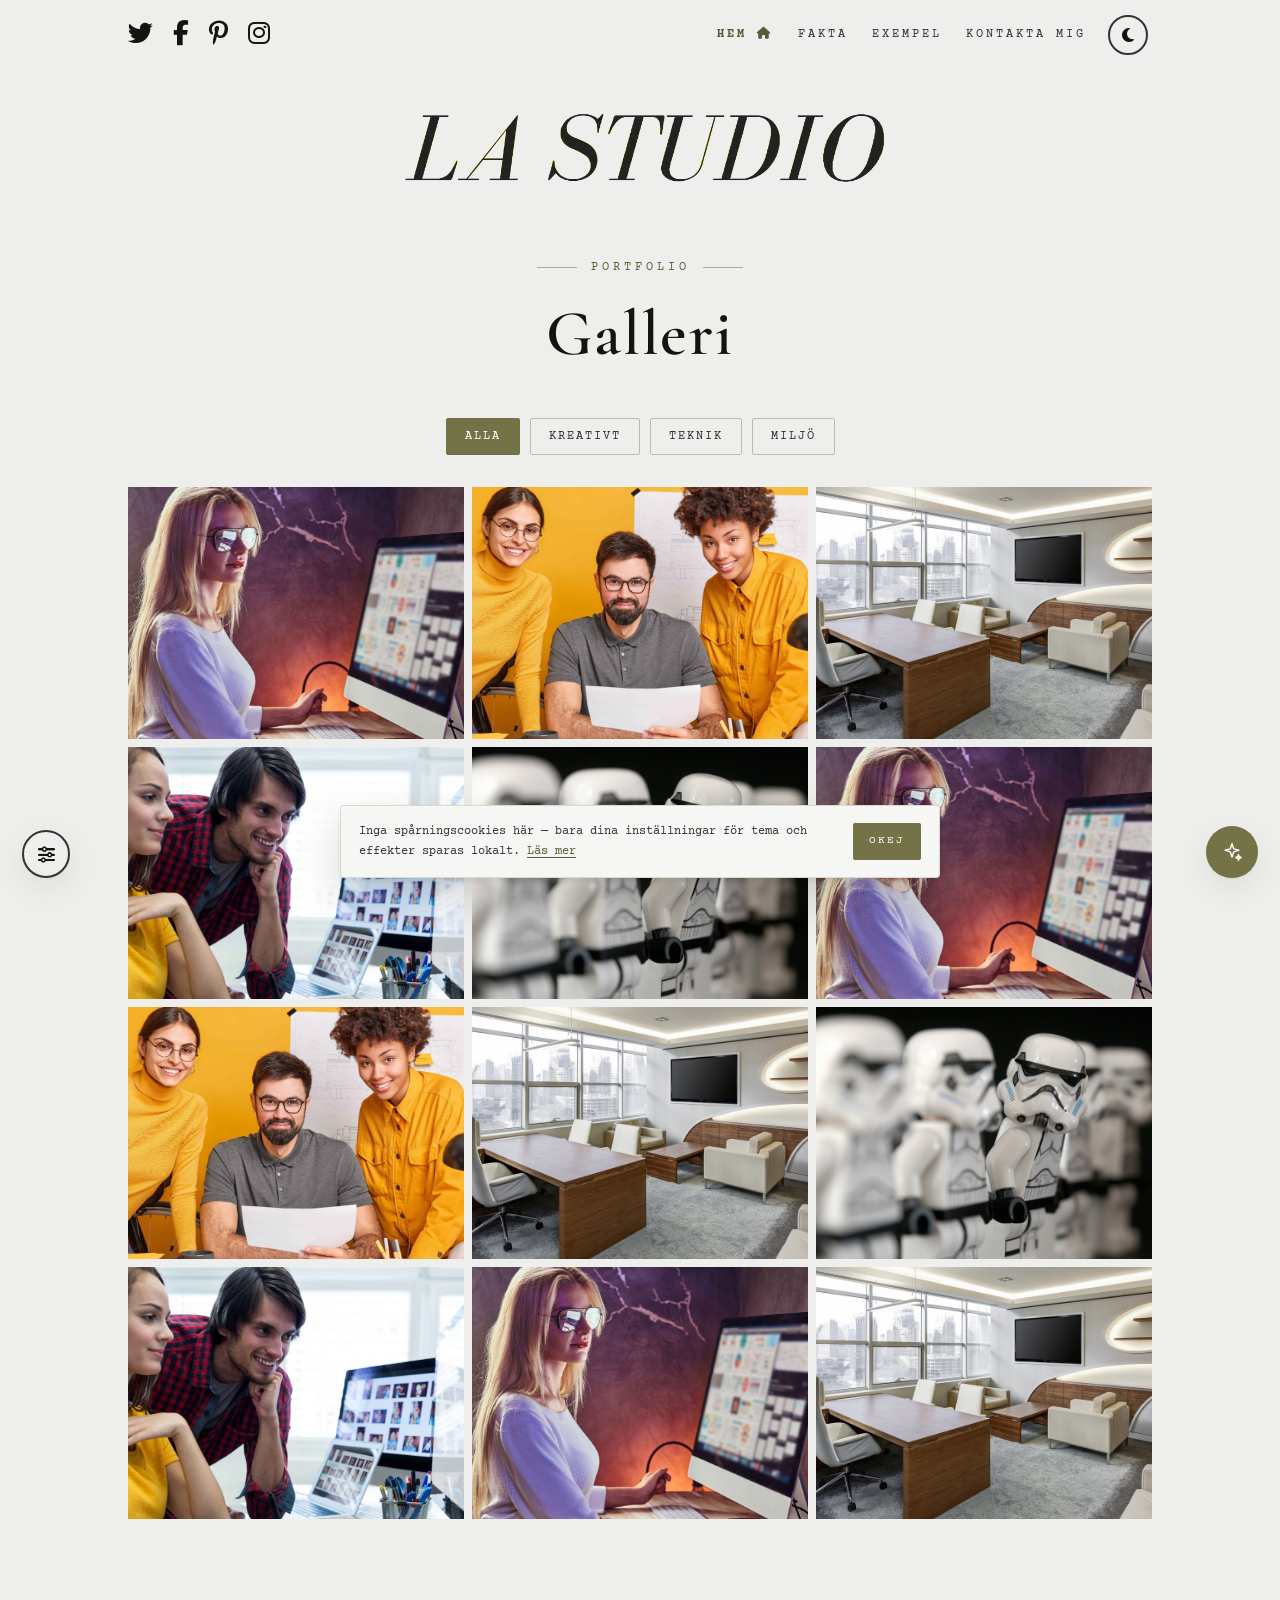
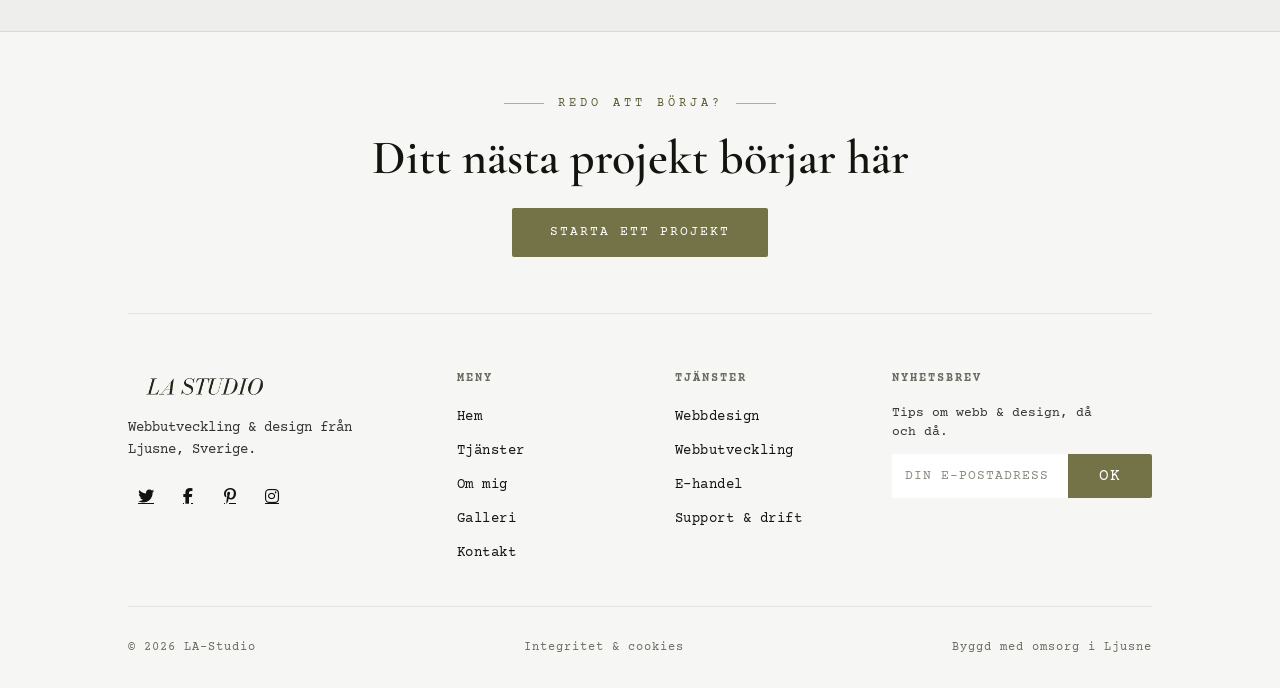
==== commit 88eae1f5: "nytt fable" ====
--- a/galleri.html
+++ b/galleri.html
@@ -219,7 +219,7 @@
 
         <div class="footer__bottom">
           <span>© 2026 LA-Studio</span>
-          <a href="#">Integritet &amp; cookies</a>
+          <a href="#integritet">Integritet &amp; cookies</a>
           <span>Byggd med omsorg i Ljusne</span>
         </div>
       </div>
@@ -294,7 +294,7 @@
 
     <div class="toast" id="toast" role="status" aria-live="polite" hidden></div>
 
-    <script src="https://cdn.jsdelivr.net/npm/lenis@1.1.14/dist/lenis.min.js" defer></script>
+    <!-- Lenis laddas dynamiskt av main.js — bara i effektläget Cinematic -->
     <script src="js/apikey.js" defer></script>
     <script src="js/main.js" defer></script>
     <script src="js/chat.js" defer></script>
--- a/css/style.css
+++ b/css/style.css
@@ -506,9 +506,15 @@
   transition: filter var(--speed);
 }
 
+/* Liten logga i navigationen (404-sidan) */
+.nav__logo {
+  height: 34px;
+  width: auto;
+  transition: filter var(--speed);
+}
+
 /* Loggan blir pipigul i mörkt läge */
-:root[data-theme="dark"] .hero__logo,
-:root[data-theme="dark"] .footer__logo {
+:root[data-theme="dark"] :is(.hero__logo, .nav__logo, .footer__logo) {
   filter: brightness(0) invert(1) sepia(1) saturate(10000%);
 }
 
@@ -1744,6 +1750,176 @@
   transition: opacity 0.35s ease;
 }
 
+/* Cross-document View Transitions (Chrome 126+, Safari 18.2+): webbläsaren
+   cross-fadar själv mellan index och galleri över http(s). Kräver same-origin,
+   så över file:// tar JS-fallbacken i main.js över. */
+@media (prefers-reduced-motion: no-preference) {
+  @view-transition {
+    navigation: auto;
+  }
+}
+
+::view-transition-old(root),
+::view-transition-new(root) {
+  animation-duration: 0.35s;
+}
+
+html[data-perf="essential"]::view-transition-old(root),
+html[data-perf="essential"]::view-transition-new(root) {
+  animation: none;
+}
+
+/* ===== 24b. COOKIE-NOTIS + INTEGRITETSDIALOG (injiceras av main.js) ===== */
+.cookie {
+  position: fixed;
+  left: 50%;
+  bottom: 22px;
+  z-index: var(--z-toast);
+  display: flex;
+  align-items: center;
+  gap: 16px;
+  width: min(600px, calc(100vw - 2rem));
+  padding: 16px 18px;
+  background: var(--surface);
+  border: 1px solid var(--line);
+  border-radius: var(--radius);
+  box-shadow: var(--shadow-popover);
+  translate: -50% 0;
+  animation: cookieIn 0.5s var(--ease) both;
+}
+
+.cookie[hidden] {
+  display: none;
+}
+
+@keyframes cookieIn {
+  from {
+    opacity: 0;
+    translate: -50% 16px;
+  }
+}
+
+.cookie__text {
+  flex: 1;
+  font-size: 0.78rem;
+  line-height: 1.55;
+  color: var(--text-2);
+}
+
+.cookie__text a {
+  color: var(--accent-strong);
+  text-underline-offset: 3px;
+}
+
+.cookie__actions {
+  flex: none;
+  display: flex;
+  gap: 8px;
+}
+
+.cookie .btn {
+  padding: 10px 16px;
+  font-size: 0.7rem;
+}
+
+.btn--ghost {
+  background: none;
+  color: var(--text);
+  border: 1px solid var(--line);
+}
+
+.btn--ghost:hover {
+  background: var(--accent-tint);
+  border-color: var(--accent);
+}
+
+.privacy {
+  width: min(560px, calc(100vw - 2rem));
+  padding: 0;
+  color: var(--text);
+  background: var(--surface);
+  border: 1px solid var(--line);
+  border-radius: var(--radius);
+  box-shadow: var(--shadow-popover);
+}
+
+.privacy::backdrop {
+  background: rgb(10 10 8 / 0.6);
+}
+
+.privacy[open] {
+  animation: lightboxIn var(--speed) ease;
+}
+
+.privacy__inner {
+  padding: 28px;
+}
+
+.privacy__close {
+  position: absolute;
+  top: 12px;
+  right: 12px;
+}
+
+.privacy h2 {
+  margin: 6px 0 14px;
+  font-size: 1.8rem;
+}
+
+.privacy p,
+.privacy li {
+  margin-bottom: 10px;
+  font-size: 0.85rem;
+  line-height: 1.6;
+  color: var(--text-2);
+}
+
+.privacy ul {
+  margin-bottom: 14px;
+  padding-left: 1.2rem;
+}
+
+.privacy strong {
+  color: var(--text);
+}
+
+/* ===== 24c. 404-SIDA ===== */
+.error {
+  display: grid;
+  place-items: center;
+  min-height: 60vh;
+  padding-block: var(--space-lg);
+  text-align: center;
+}
+
+.error__code {
+  font-family: var(--font-display);
+  font-size: clamp(5rem, 16vw, 11rem);
+  font-weight: 600;
+  line-height: 1;
+  color: var(--accent-strong);
+}
+
+.error h1 {
+  margin: 10px 0 14px;
+  font-size: clamp(1.8rem, 3.4vw, 3rem);
+}
+
+.error p {
+  max-width: 46ch;
+  margin: 0 auto 28px;
+  font-size: 1.05rem;
+  line-height: 1.6;
+  color: var(--text-2);
+}
+
+.error__actions {
+  display: flex;
+  flex-wrap: wrap;
+  justify-content: center;
+  gap: 12px;
+}
+
 /* ===== 25. SCROLLBAR (webkit) ===== */
 ::-webkit-scrollbar {
   width: 11px;
@@ -2007,9 +2183,15 @@
     bottom: 16px;
   }
 
-  /* Toast ovanför de flytande knapparna */
-  .toast {
+  /* Toast och cookie-notis ovanför de flytande knapparna */
+  .toast,
+  .cookie {
     bottom: 84px;
+  }
+
+  .cookie {
+    flex-direction: column;
+    text-align: center;
   }
 
   /* Custom cursor aldrig på touch */
